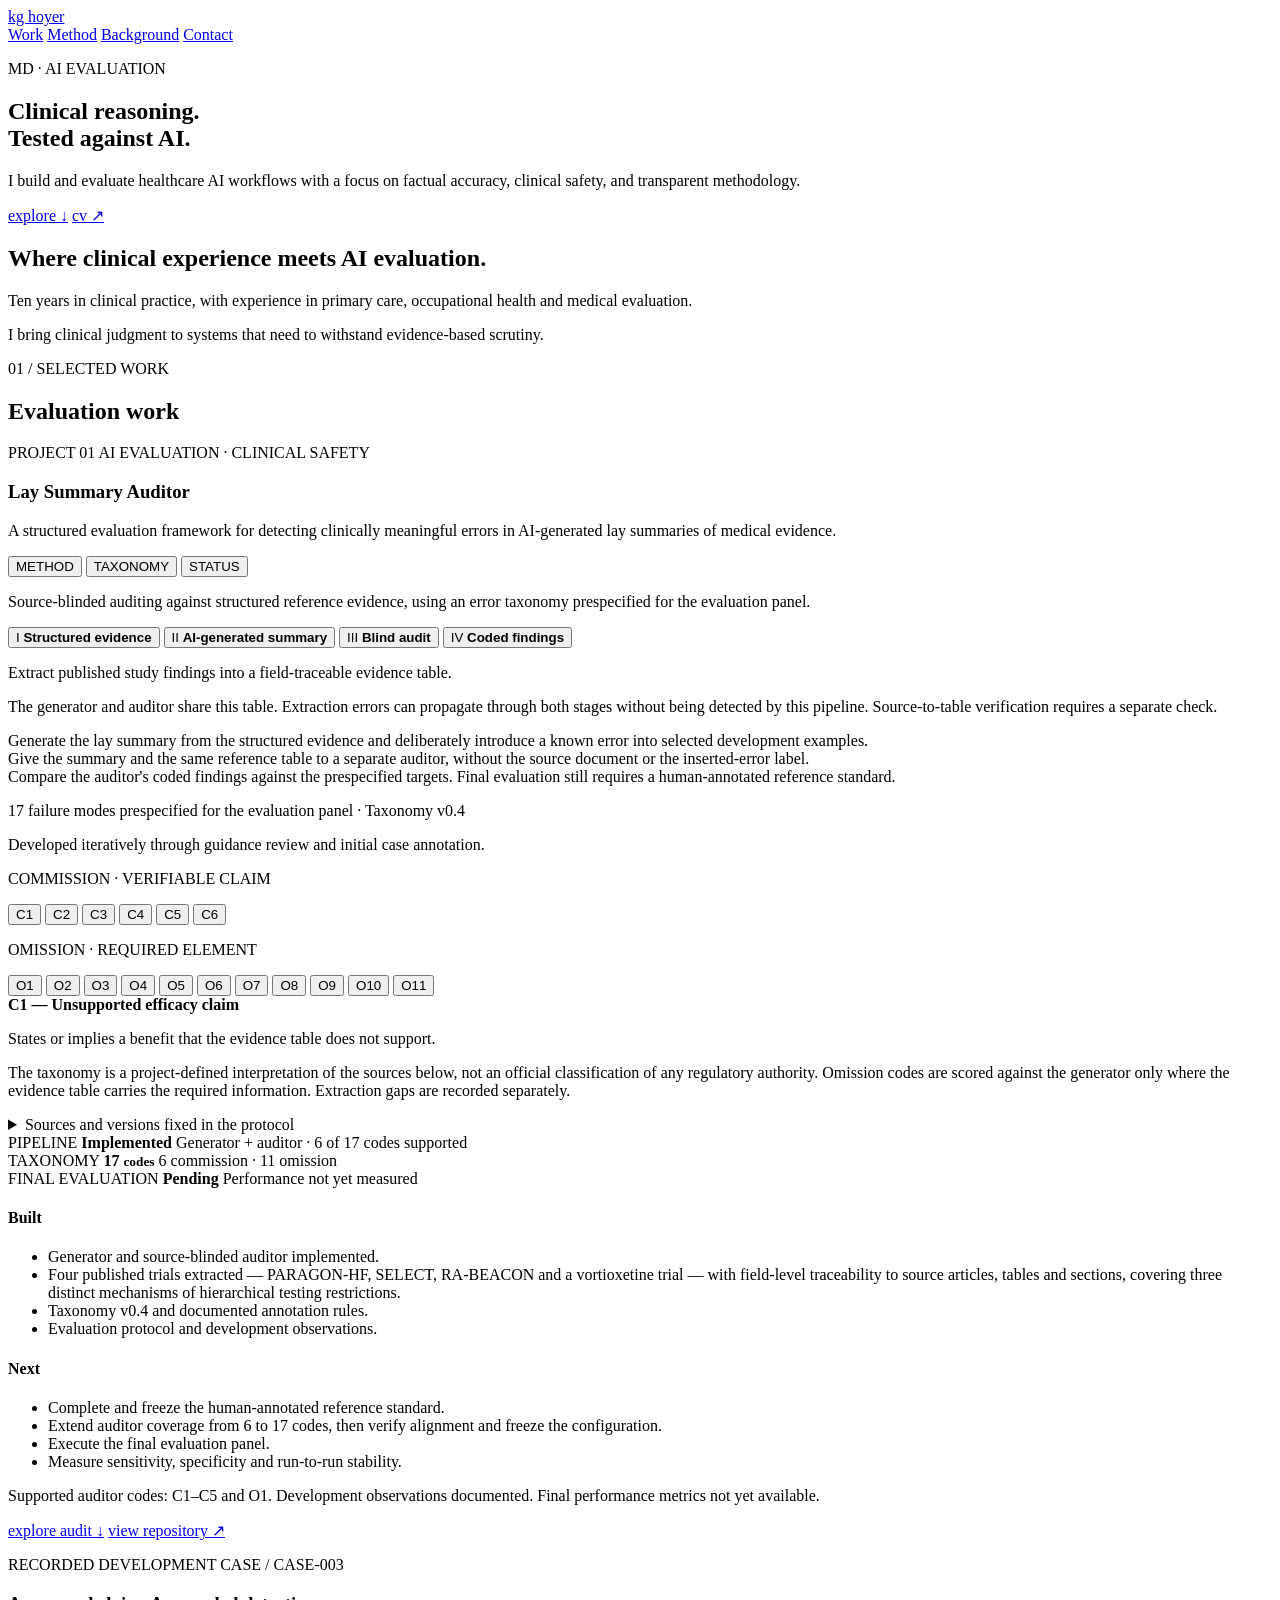
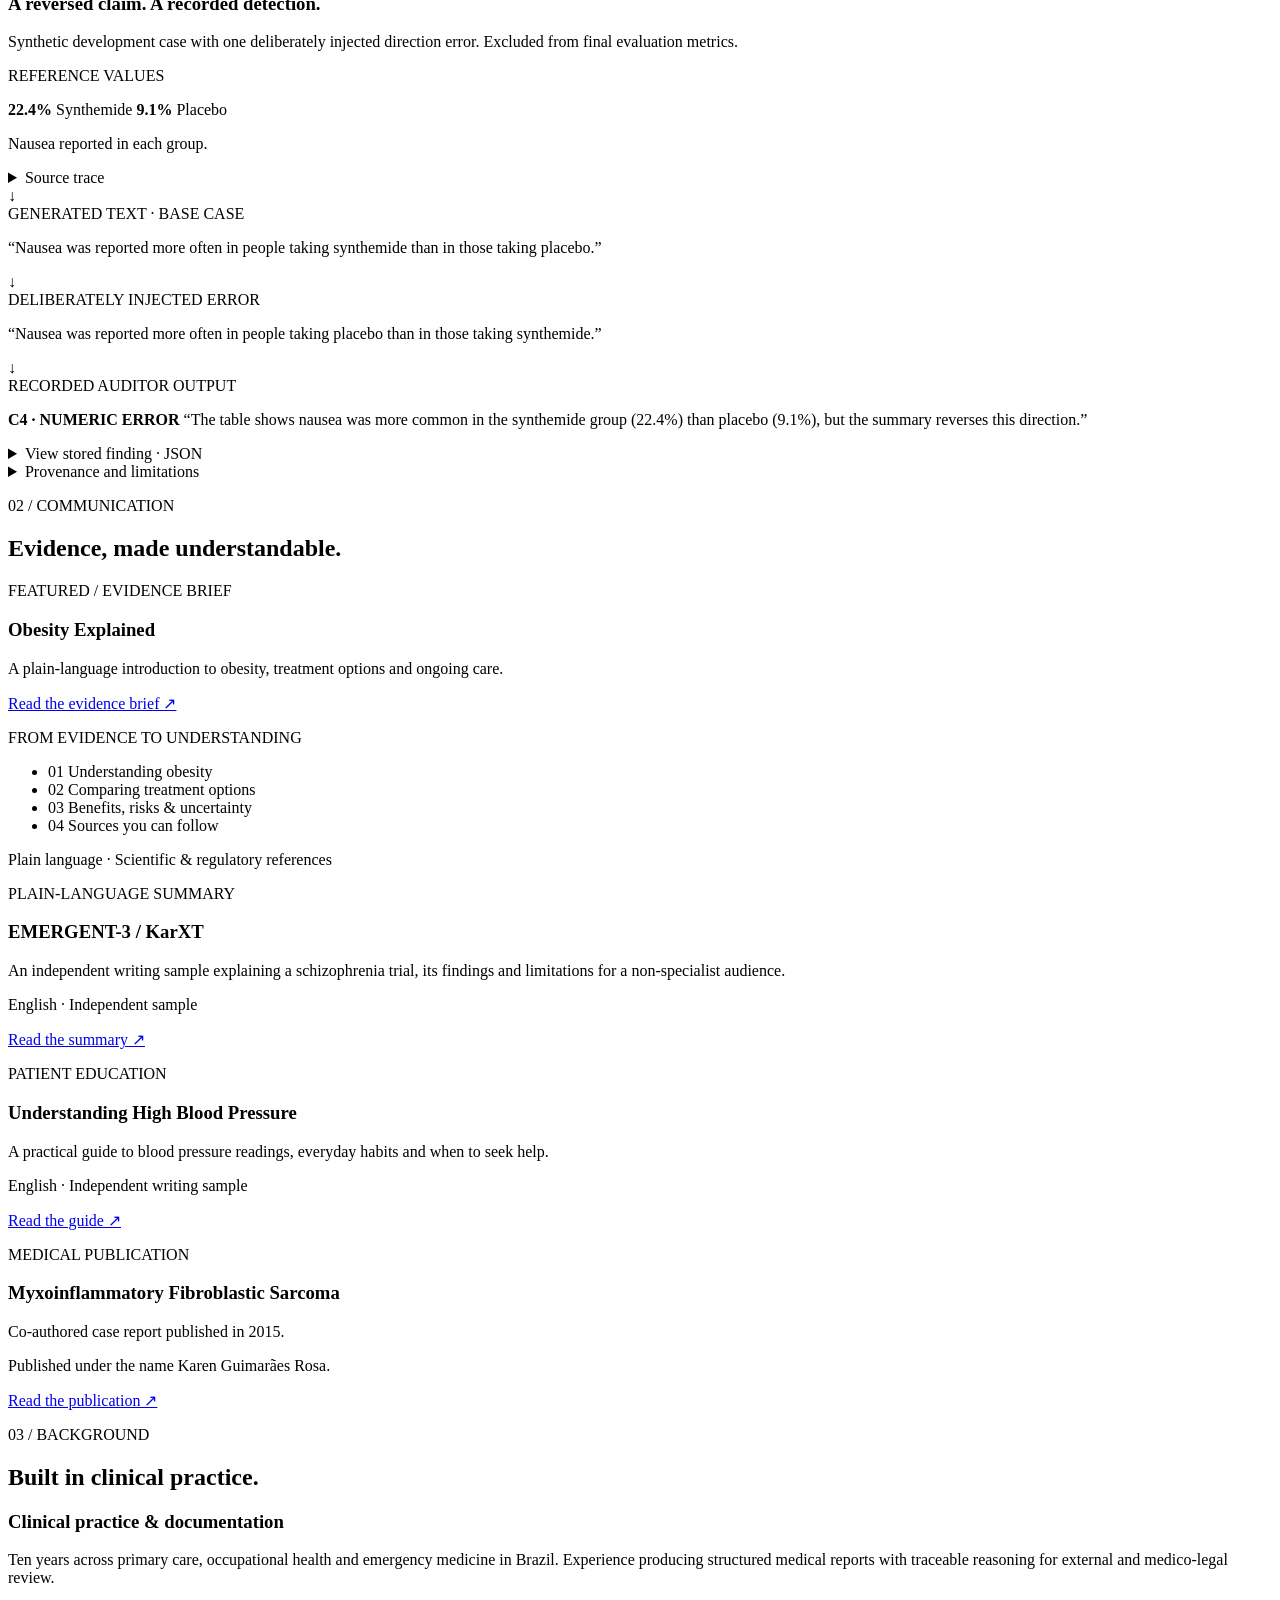
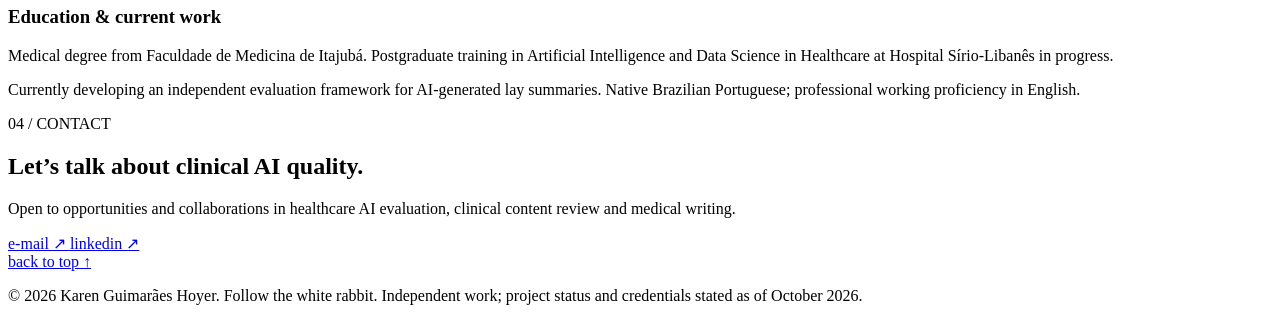
==== portfolio/index.html @ 061237cb "Update index.html" ====
<!DOCTYPE HTML>
<html lang="en">
  <head>
    <meta charset="UTF-8">
    <meta name="viewport" content="width=device-width, initial-scale=1.0">
    <title>Portfolio | KG Hoyer</title> 
    <link rel="stylesheet" href="portfolio.css">
    <link rel="icon" type="image/png" href="/favicon-v8.png">
  </head>
  <body>
    <nav class="site-nav">
      <a class="nav-brand" href="/">kg hoyer</a>
      <div class="nav-links">
        <a href="#work">Work</a>
        <a href="#method">Method</a>
        <a href="#background">Background</a>
        <a href="#contact">Contact</a>
      </div>
    </nav>
    
    <main>
        <section class="hero">

  <div class="hero-main">
  <p class="eyebrow">MD · AI EVALUATION</p>

  <h1>
    Clinical reasoning.<br>
    Tested against AI.
  </h1>

  <p class="hero-description">
    I build and evaluate healthcare AI workflows with a focus on
    factual accuracy, clinical safety, and transparent methodology.
  </p>

  <div class="hero-actions">
    <a href="#work">explore ↓</a>
    <a href="/Karen_Hoyer_CV.pdf" target="_blank" rel="noopener">
  cv ↗
</a>
  </div>
</div>

  <aside class="hero-context">
    <h2>Where clinical experience meets AI evaluation.</h2>

    <p>
      Ten years in clinical practice, with experience in primary care,
      occupational health and medical evaluation.
    </p>

    <p>
      I bring clinical judgment to systems that need to withstand
      evidence-based scrutiny.
    </p>
  </aside>
</section>
      
        <section class="work" id="work">
          <p class="section-label">01 / SELECTED WORK</p>
          <h2>Evaluation work</h2>
          <article class="project-card">
            <div class="project-meta">
              <span class="project-index">PROJECT 01</span>
              <span>AI EVALUATION · CLINICAL SAFETY</span>
            </div>
            <h3>Lay Summary Auditor</h3>
            <p class="project-intro">A structured evaluation framework for detecting clinically meaningful
    errors in AI-generated lay summaries of medical evidence.</p>
            <div class="project-tabs">

  <div class="tab-buttons">
    <button class="tab-button active" data-tab="method">METHOD</button>
    <button class="tab-button" data-tab="taxonomy">TAXONOMY</button>
    <button class="tab-button" data-tab="status">STATUS</button>
  </div>

  <div class="tab-content active" id="method">
    <p>
  Source-blinded auditing against structured reference evidence,
  using an error taxonomy prespecified for the evaluation panel.
</p>
    <div class="project-flow">

  <button class="flow-step active" data-step="1">
    <span>I</span>
    <strong>Structured evidence</strong>
  </button>

  <button class="flow-step" data-step="2">
    <span>II</span>
    <strong>AI-generated summary</strong>
  </button>

  <button class="flow-step" data-step="3">
    <span>III</span>
    <strong>Blind audit</strong>
  </button>

  <button class="flow-step" data-step="4">
    <span>IV</span>
    <strong>Coded findings</strong>
  </button>

</div>

<div class="flow-description active" data-description="1">
  <p>
    Extract published study findings into a field-traceable
    evidence table.
  </p>
  <p>
    The generator and auditor share this table. Extraction errors
    can propagate through both stages without being detected by
    this pipeline. Source-to-table verification requires a
    separate check.
  </p>
</div>

<div class="flow-description" data-description="2">
  Generate the lay summary from the structured evidence and deliberately introduce a known error into selected development examples.
</div>

<div class="flow-description" data-description="3">
  Give the summary and the same reference table to a separate auditor, without the source document or the inserted-error label.
</div>

<div class="flow-description" data-description="4">
  Compare the auditor's coded findings against the prespecified targets. Final evaluation still requires a human-annotated reference standard.
</div>
  </div>

  <div class="tab-content" id="taxonomy">
  <p>
  17 failure modes prespecified for the evaluation panel
  · Taxonomy v0.4
</p>
<p class="taxonomy-note">
  Developed iteratively through guidance review and initial
  case annotation.
</p>

  <div class="taxonomy-controls">
    <div class="taxonomy-code-group">
      <p class="taxonomy-label">COMMISSION · VERIFIABLE CLAIM</p>

      <div class="taxonomy-codes">
        <button type="button" class="taxonomy-step active" data-code="C1" aria-pressed="true">C1</button>
        <button type="button" class="taxonomy-step" data-code="C2" aria-pressed="false">C2</button>
        <button type="button" class="taxonomy-step" data-code="C3" aria-pressed="false">C3</button>
        <button type="button" class="taxonomy-step" data-code="C4" aria-pressed="false">C4</button>
        <button type="button" class="taxonomy-step" data-code="C5" aria-pressed="false">C5</button>
        <button type="button" class="taxonomy-step" data-code="C6" aria-pressed="false">C6</button>
      </div>
    </div>

    <div class="taxonomy-code-group">
      <p class="taxonomy-label">OMISSION · REQUIRED ELEMENT</p>

      <div class="taxonomy-codes">
        <button type="button" class="taxonomy-step" data-code="O1" aria-pressed="false">O1</button>
        <button type="button" class="taxonomy-step" data-code="O2" aria-pressed="false">O2</button>
        <button type="button" class="taxonomy-step" data-code="O3" aria-pressed="false">O3</button>
        <button type="button" class="taxonomy-step" data-code="O4" aria-pressed="false">O4</button>
        <button type="button" class="taxonomy-step" data-code="O5" aria-pressed="false">O5</button>
        <button type="button" class="taxonomy-step" data-code="O6" aria-pressed="false">O6</button>
        <button type="button" class="taxonomy-step" data-code="O7" aria-pressed="false">O7</button>
        <button type="button" class="taxonomy-step" data-code="O8" aria-pressed="false">O8</button>
        <button type="button" class="taxonomy-step" data-code="O9" aria-pressed="false">O9</button>
        <button type="button" class="taxonomy-step" data-code="O10" aria-pressed="false">O10</button>
        <button type="button" class="taxonomy-step" data-code="O11" aria-pressed="false">O11</button>
      </div>
    </div>
  </div>

  <div class="taxonomy-description active" data-code="C1">
    <strong>C1 — Unsupported efficacy claim</strong>
    <p>States or implies a benefit that the evidence table does not support.</p>
  </div>

  <div class="taxonomy-description" data-code="C2" hidden>
    <strong>C2 — Significance misstated</strong>
    <p>Presents a result as reliable, confirmed or significant when the analysis plan or reported values do not support it.</p>
  </div>

  <div class="taxonomy-description" data-code="C3" hidden>
    <strong>C3 — Statistical apparatus displayed</strong>
    <p>Prints confidence intervals, p values or test statistics numerically instead of explaining uncertainty in plain language, even when the values are correct.</p>
  </div>

  <div class="taxonomy-description" data-code="C4" hidden>
    <strong>C4 — Numeric error</strong>
    <p>Makes a quantitative statement that contradicts the evidence table: an incorrect value, denominator, direction or arithmetic derivation.</p>
  </div>

  <div class="taxonomy-description" data-code="C5" hidden>
    <strong>C5 — Untested outcome given an effect estimate</strong>
    <p>Reports a point estimate, difference, ratio or per-arm value for an outcome outside the confirmatory testing sequence, whether or not it is qualified.</p>
  </div>

  <div class="taxonomy-description" data-code="C6" hidden>
    <strong>C6 — Frequency representation</strong>
    <p>Presents adverse event frequency as a bare percentage, or a percentage table without a denominator stated in words at the point of use, leaving a calculation to the reader.</p>
  </div>

  <div class="taxonomy-description" data-code="O1" hidden>
    <strong>O1 — Uncertainty not qualified</strong>
    <p>Fails to convey that a non-significant or non-confirmatory result is unreliable or unconfirmed. For outcomes outside the testing sequence, the required qualification covers where full results are recorded, why testing was blocked and why benefit cannot be concluded.</p>
  </div>

  <div class="taxonomy-description" data-code="O2" hidden>
    <strong>O2 — Trial identification absent or incomplete</strong>
    <p>Omits required trial identifiers, such as the title, protocol number or EU trial number.</p>
  </div>

  <div class="taxonomy-description" data-code="O3" hidden>
    <strong>O3 — Sponsor absent</strong>
    <p>Omits the sponsor's name or contact details.</p>
  </div>

  <div class="taxonomy-description" data-code="O4" hidden>
    <strong>O4 — General information absent or incomplete</strong>
    <p>Omits where or when the trial was conducted, its main objectives or the reasons for conducting it.</p>
  </div>

  <div class="taxonomy-description" data-code="O5" hidden>
    <strong>O5 — Population absent or incomplete</strong>
    <p>Omits participant numbers, age or gender breakdowns, or inclusion and exclusion criteria.</p>
  </div>

  <div class="taxonomy-description" data-code="O6" hidden>
    <strong>O6 — Investigational medicinal products absent</strong>
    <p>Omits information identifying the investigational medicinal products.</p>
  </div>

  <div class="taxonomy-description" data-code="O7" hidden>
    <strong>O7 — Adverse reactions or frequency absent</strong>
    <p>Omits adverse reactions or their frequency. If the source contains only a prespecified subset, that limitation must be stated.</p>
  </div>

  <div class="taxonomy-description" data-code="O8" hidden>
    <strong>O8 — Overall results absent</strong>
    <p>Omits the trial's overall results.</p>
  </div>

  <div class="taxonomy-description" data-code="O9" hidden>
    <strong>O9 — Comments on the outcome absent</strong>
    <p>Omits comments on the trial outcome.</p>
  </div>

  <div class="taxonomy-description" data-code="O10" hidden>
    <strong>O10 — Follow-up trials not indicated</strong>
    <p>Omits an indication of whether follow-up trials are foreseen.</p>
  </div>

  <div class="taxonomy-description" data-code="O11" hidden>
    <strong>O11 — Additional information absent</strong>
    <p>Omits where readers can find additional information.</p>
  </div>

  <p class="taxonomy-note">
  The taxonomy is a project-defined interpretation of the
  sources below, not an official classification of any
  regulatory authority. Omission codes are scored against
  the generator only where the evidence table carries the
  required information. Extraction gaps are recorded separately.
</p>

<details>
  <summary>Sources and versions fixed in the protocol</summary>
  <ul>
    <li>Regulation (EU) 536/2014, Annex V.</li>
    <li>
      CTR Questions &amp; Answers, July 2026,
      chapter 6 (§6.1 and §6.2).
    </li>
    <li>
      Summaries of Clinical Trial Results for Laypersons,
      Expert Group on Clinical Trials,
      version 2, February 2018.
    </li>
    <li>
      Good Lay Summary Practice, version 1, October 2021:
      §3.4 and §3.3.6 (statistical terminology);
      §3.3.8 (quality control);
      §2.2.1 and §2.2.2 (outcome selection).
    </li>
  </ul>
</details>
  </div>
              
              <div class="tab-content" id="status">
  <div class="status-dashboard">

    <div class="status-metrics">
      <div class="status-metric">
        <span class="status-label">PIPELINE</span>
        <strong>Implemented</strong>
        <span class="status-caption">
  Generator + auditor · 6 of 17 codes supported
</span>
      </div>

      <div class="status-metric">
        <span class="status-label">TAXONOMY</span>
        <strong>17 <small>codes</small></strong>
        <span class="status-caption">6 commission · 11 omission</span>
      </div>

      <div class="status-metric status-pending">
        <span class="status-label">FINAL EVALUATION</span>
        <strong>Pending</strong>
        <span class="status-caption">Performance not yet measured</span>
      </div>
    </div>

    <div class="status-workstreams">
      <div class="status-workstream">
        <h4>Built</h4>
        <ul>
          <li>Generator and source-blinded auditor implemented.</li>
          <li>
  Four published trials extracted — PARAGON-HF, SELECT,
  RA-BEACON and a vortioxetine trial — with field-level
  traceability to source articles, tables and sections,
  covering three distinct mechanisms of hierarchical
  testing restrictions.
</li>
          <li>Taxonomy v0.4 and documented annotation rules.</li>
          <li>Evaluation protocol and development observations.</li>
        </ul>
      </div>

      <div class="status-workstream status-next">
        <h4>Next</h4>
        <ul>
          <li>Complete and freeze the human-annotated reference standard.</li>
          <li>
  Extend auditor coverage from 6 to 17 codes, then verify
  alignment and freeze the configuration.
</li>
          <li>Execute the final evaluation panel.</li>
          <li>Measure sensitivity, specificity and run-to-run stability.</li>
        </ul>
      </div>
    </div>

    <p class="status-footnote">
  Supported auditor codes: C1–C5 and O1.
  Development observations documented.
  Final performance metrics not yet available.
</p>

  </div>
</div>
            <div class="project-actions">
  <a href="#audit-trace">explore audit ↓</a>

  <a href="https://github.com/kghoyer/lay-summary-audit"
     target="_blank" rel="noopener noreferrer">
    view repository ↗
  </a>
</div>
          </article>
          
          <div class="evidence-case" id="audit-trace">
  <p class="case-label">RECORDED DEVELOPMENT CASE / CASE-003</p>

  <h3>A reversed claim. A recorded detection.</h3>

  <p class="taxonomy-note">
    Synthetic development case with one deliberately injected
    direction error. Excluded from final evaluation metrics.
  </p>

  <div class="audit-trace">

    <div class="audit-step audit-reference">
      <span class="claim-status">REFERENCE VALUES</span>
      <p class="audit-values">
  <span>
    <strong>22.4%</strong>
    Synthemide
  </span>
  <span>
    <strong>9.1%</strong>
    Placebo
  </span>
</p>

<p>Nausea reported in each group.</p>

      <details>
        <summary>Source trace</summary>
        <p>
          Field: <code>adverse_events[0]</code>.
          The evidence-table file is inferred from the base
          case's source:
          <a href="https://github.com/kghoyer/lay-summary-audit/blob/main/examples/evidence-table-inference.json"
   target="_blank" rel="noopener noreferrer">
  <code>examples/evidence-table-inference.json</code>
</a>.
          The manifest records the field and values, but does
          not name the file.
        </p>
      </details>
    </div>

    <div class="audit-arrow">↓</div>

    <div class="audit-step audit-base">
      <span class="claim-status">GENERATED TEXT · BASE CASE</span>
      <p>
        “Nausea was reported more often in people taking
        synthemide than in those taking placebo.”
      </p>
    </div>

    <div class="audit-arrow">↓</div>

    <div class="audit-step audit-error">
      <span class="claim-status">DELIBERATELY INJECTED ERROR</span>
      <p>
        “Nausea was reported more often in people taking
        placebo than in those taking synthemide.”
      </p>
    </div>

    <div class="audit-arrow">↓</div>

    <div class="audit-step audit-finding">
      <span class="claim-status">RECORDED AUDITOR OUTPUT</span>
      <p>
        <strong>C4 · NUMERIC ERROR</strong>
        “The table shows nausea was more common in the
        synthemide group (22.4%) than placebo (9.1%), but
        the summary reverses this direction.”
      </p>

      <details>
        <summary>View stored finding · JSON</summary>
        <pre><code>{
  "findings": [
    {
      "code": "C4",
      "quote": "Nausea was reported more often in people taking placebo than in those taking synthemide.",
      "table_reference": "adverse_events: nausea (intervention_pct 22.4, placebo_pct 9.1)",
      "explanation": "The table shows nausea was more common in the synthemide group (22.4%) than placebo (9.1%), but the summary reverses this direction."
    }
  ]
}</code></pre>
      </details>
    </div>

  </div>

  <details class="audit-limitations">
    <summary>Provenance and limitations</summary>

    <p>
      Stored output:
      <code>evidence/development/audit-case-003.json</code>.
      Base text: <code>cases/case-001.md</code>.
      Altered text: <code>cases/case-003.md</code>.
    </p>

    <p>
      The altered summary also contains the correct nausea
      values in its own table. Detection therefore does not
      isolate comparison against the external evidence table:
      internal inconsistency provides another possible cue.
    </p>

    <p>
      Prompt version and execution metadata were not recorded
      in the <p>
  Stored output:
  <a href="https://github.com/kghoyer/lay-summary-audit/blob/main/evidence/development/audit-case-003.json"
     target="_blank" rel="noopener noreferrer">
    <code>evidence/development/audit-case-003.json</code>
  </a>.

  Base text:
  <a href="https://github.com/kghoyer/lay-summary-audit/blob/main/cases/case-001.md"
     target="_blank" rel="noopener noreferrer">
    <code>cases/case-001.md</code>
  </a>.

  Altered text:
  <a href="https://github.com/kghoyer/lay-summary-audit/blob/main/cases/case-003.md"
     target="_blank" rel="noopener noreferrer">
    <code>cases/case-003.md</code>
  </a>.
</p> output and cannot be recovered reliably.
      This single development case does not establish auditor
      performance. The final evaluation panel has not been executed.
    </p>
  </details>
</div>          
        </section>

<section class="communication" id="communication">
  <div class="communication-inner">

    <header class="communication-header">
      <p class="section-label">02 / COMMUNICATION</p>
      <h2>Evidence, made understandable.</h2>
    </header>

    <article class="communication-feature">
      <div class="communication-feature-copy">
        <p class="communication-kicker">
          FEATURED / EVIDENCE BRIEF
        </p>

        <h3>Obesity Explained</h3>

        <p>
  A plain-language introduction to obesity,
  treatment options and ongoing care.
</p>
        
        <a href="obesity-explained.html">
  Read the evidence brief ↗
</a>
      </div>

      <div class="communication-feature-panel">
        <p class="communication-kicker">
          FROM EVIDENCE TO UNDERSTANDING
        </p>

        <ul>
          <li><span>01</span> Understanding obesity</li>
          <li><span>02</span> Comparing treatment options</li>
          <li><span>03</span> Benefits, risks &amp; uncertainty</li>
          <li><span>04</span> Sources you can follow</li>
        </ul>

        <p class="communication-panel-note">
          Plain language · Scientific &amp; regulatory references
        </p>
      </div>
    </article>

    <div class="communication-cards">

      <article class="communication-card">
        <p class="communication-kicker">
          PLAIN-LANGUAGE SUMMARY
        </p>

        <h3>EMERGENT-3 / KarXT</h3>

        <p>
          An independent writing sample explaining a
          schizophrenia trial, its findings and limitations
          for a non-specialist audience.
        </p>

        <p class="communication-meta">
          English · Independent sample
        </p>

        <a href="PLS_KarXT_EMERGENT-3_EN.html">
          Read the summary ↗
        </a>
      </article>

      <article class="communication-card">
  <p class="communication-kicker">
    PATIENT EDUCATION
  </p>

  <h3>Understanding High Blood Pressure</h3>

  <p>
    A practical guide to blood pressure readings,
    everyday habits and when to seek help.
  </p>

  <p class="communication-meta">
    English · Independent writing sample
  </p>

  <a href="sample-hypertension.html">
    Read the guide ↗
  </a>
</article>
      
      <article class="communication-card">
        <p class="communication-kicker">
          MEDICAL PUBLICATION
        </p>

        <h3>Myxoinflammatory Fibroblastic Sarcoma</h3>

        <p>
          Co-authored case report published in 2015.
        </p>

        <p class="communication-meta">
          Published under the name Karen Guimarães Rosa.
        </p>

        <a href="https://doi.org/10.21876/rcsfmit.v5i2.331">
          Read the publication ↗
        </a>
      </article>

    </div>
  </div>
</section>
      
      <section class="background" id="background">
  <div class="background-inner">
    <header class="background-header">
      <p class="section-label">03 / BACKGROUND</p>
      <h2>Built in clinical practice.</h2>
    </header>

    <div class="background-grid">
      <article>
        <h3>Clinical practice &amp; documentation</h3>
        <p>
          Ten years across primary care, occupational health
          and emergency medicine in Brazil. Experience producing
          structured medical reports with traceable reasoning
          for external and medico-legal review.
        </p>
      </article>

      <article>
        <h3>Education &amp; current work</h3>
        <p>
          Medical degree from Faculdade de Medicina de Itajubá.
          Postgraduate training in Artificial Intelligence and
          Data Science in Healthcare at Hospital Sírio-Libanês
          in progress.
        </p>
        <p>
          Currently developing an independent evaluation
          framework for AI-generated lay summaries.
          Native Brazilian Portuguese; professional working
          proficiency in English.
        </p>
      </article>
    </div>
  </div>
</section>

<section class="contact" id="contact">
  <p class="section-label">04 / CONTACT</p>

  <h2>Let’s talk about clinical AI quality.</h2>

  <div class="contact-layout">
    <p class="contact-description">
      Open to opportunities and collaborations in healthcare
      AI evaluation, clinical content review and medical writing.
    </p>

    <div class="contact-links">
      <a href="mailto:karenguimaraeshoyer@gmail.com">
        e-mail ↗
      </a>

      <a href="https://www.linkedin.com/in/karenguimaraeshoyer/"
         target="_blank" rel="noopener">
        linkedin ↗
      </a>
    </div>
  </div>

  <div class="contact-back">
    <a class="footer-top" href="#">back to top ↑</a>
  </div>
</section>
      
      </main>
    
    <footer class="site-footer">
  <div class="site-footer-inner">
    <p>
      © 2026 Karen Guimarães Hoyer.
      <span class="footer-motto">Follow the white rabbit.</span>

      <span class="footer-note">
        Independent work; project status and credentials
        stated as of October 2026.
      </span>
    </p>
  </div>
</footer>    
    
    <script>
  const tabButtons = document.querySelectorAll(".tab-button");
  const tabContents = document.querySelectorAll(".tab-content");

  tabButtons.forEach(button => {
    button.addEventListener("click", () => {
      const target = button.dataset.tab;

      tabButtons.forEach(btn => btn.classList.remove("active"));
      tabContents.forEach(content => content.classList.remove("active"));

      button.classList.add("active");
      document.getElementById(target).classList.add("active");
    });
  });
        const flowSteps = document.querySelectorAll(".flow-step");
  const flowDescriptions = document.querySelectorAll(".flow-description");

  flowSteps.forEach(step => {
    step.addEventListener("click", () => {
      const target = step.dataset.step;

      flowSteps.forEach(item => item.classList.remove("active"));
      flowDescriptions.forEach(item => item.classList.remove("active"));

      step.classList.add("active");
      document
        .querySelector(`.flow-description[data-description="${target}"]`)
        .classList.add("active");
    });
  });
      const taxonomy = document.querySelector("#taxonomy");
const taxonomySteps = taxonomy.querySelectorAll(".taxonomy-step");
const taxonomyDescriptions = taxonomy.querySelectorAll(
  ".taxonomy-description"
);

taxonomySteps.forEach(step => {
  step.addEventListener("click", () => {
    const target = step.dataset.code;

    taxonomySteps.forEach(item => {
      const isActive = item === step;

      item.classList.toggle("active", isActive);
      item.setAttribute("aria-pressed", String(isActive));
    });

    taxonomyDescriptions.forEach(description => {
      const isActive = description.dataset.code === target;

      description.classList.toggle("active", isActive);
      description.hidden = !isActive;
    });
  });
});
</script>
  </body>
</html>
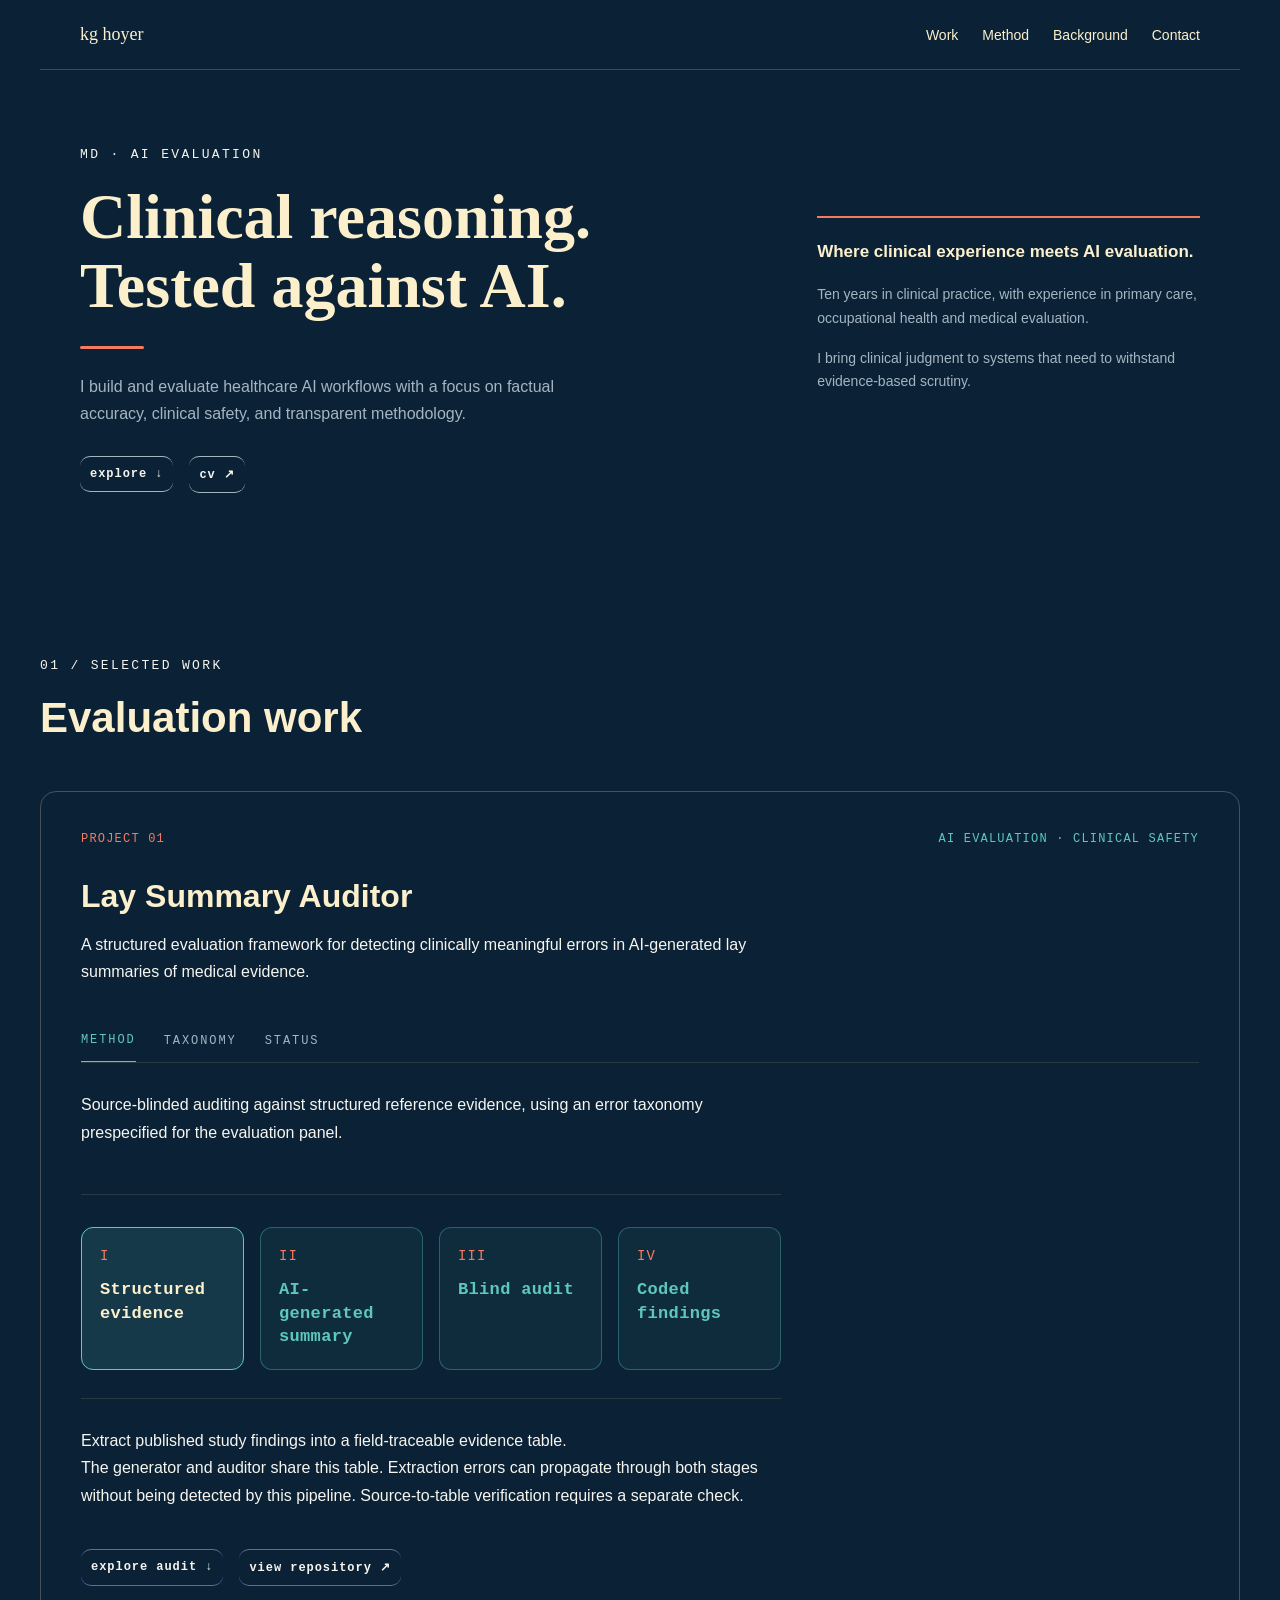
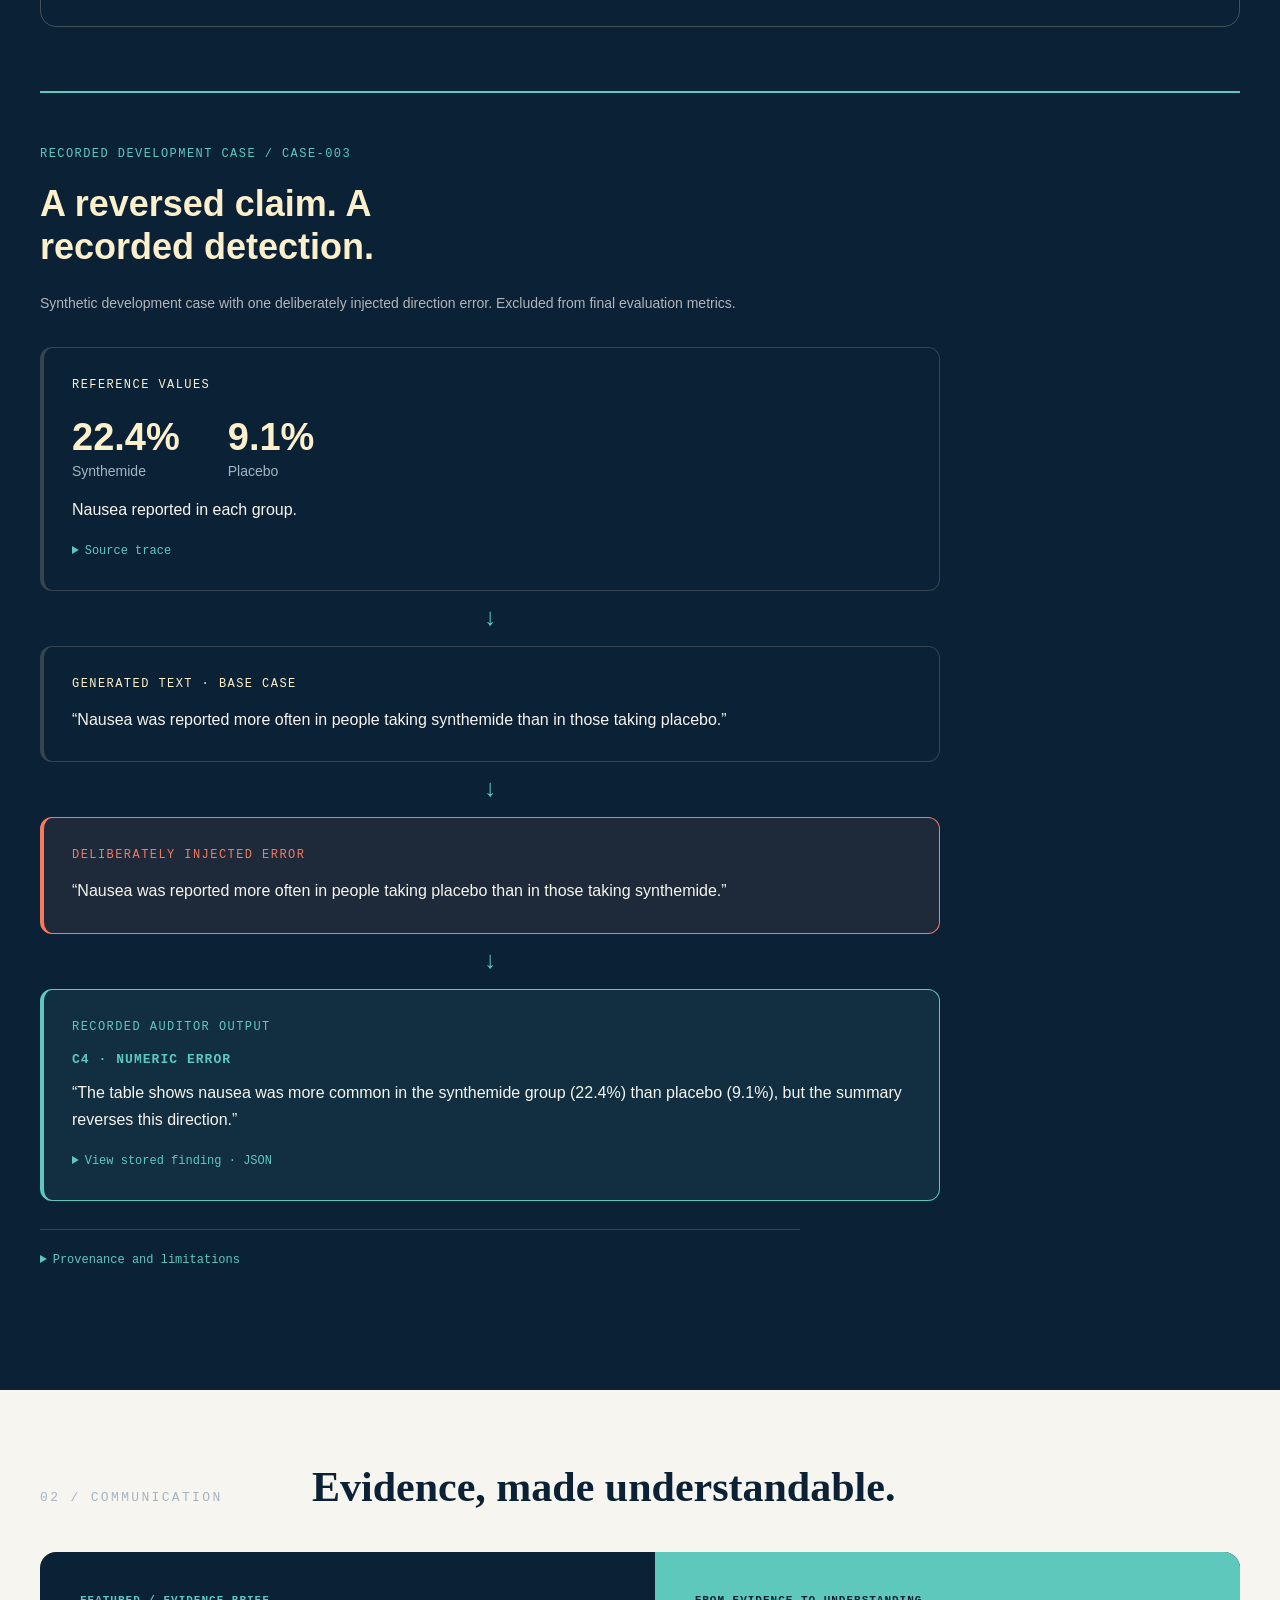
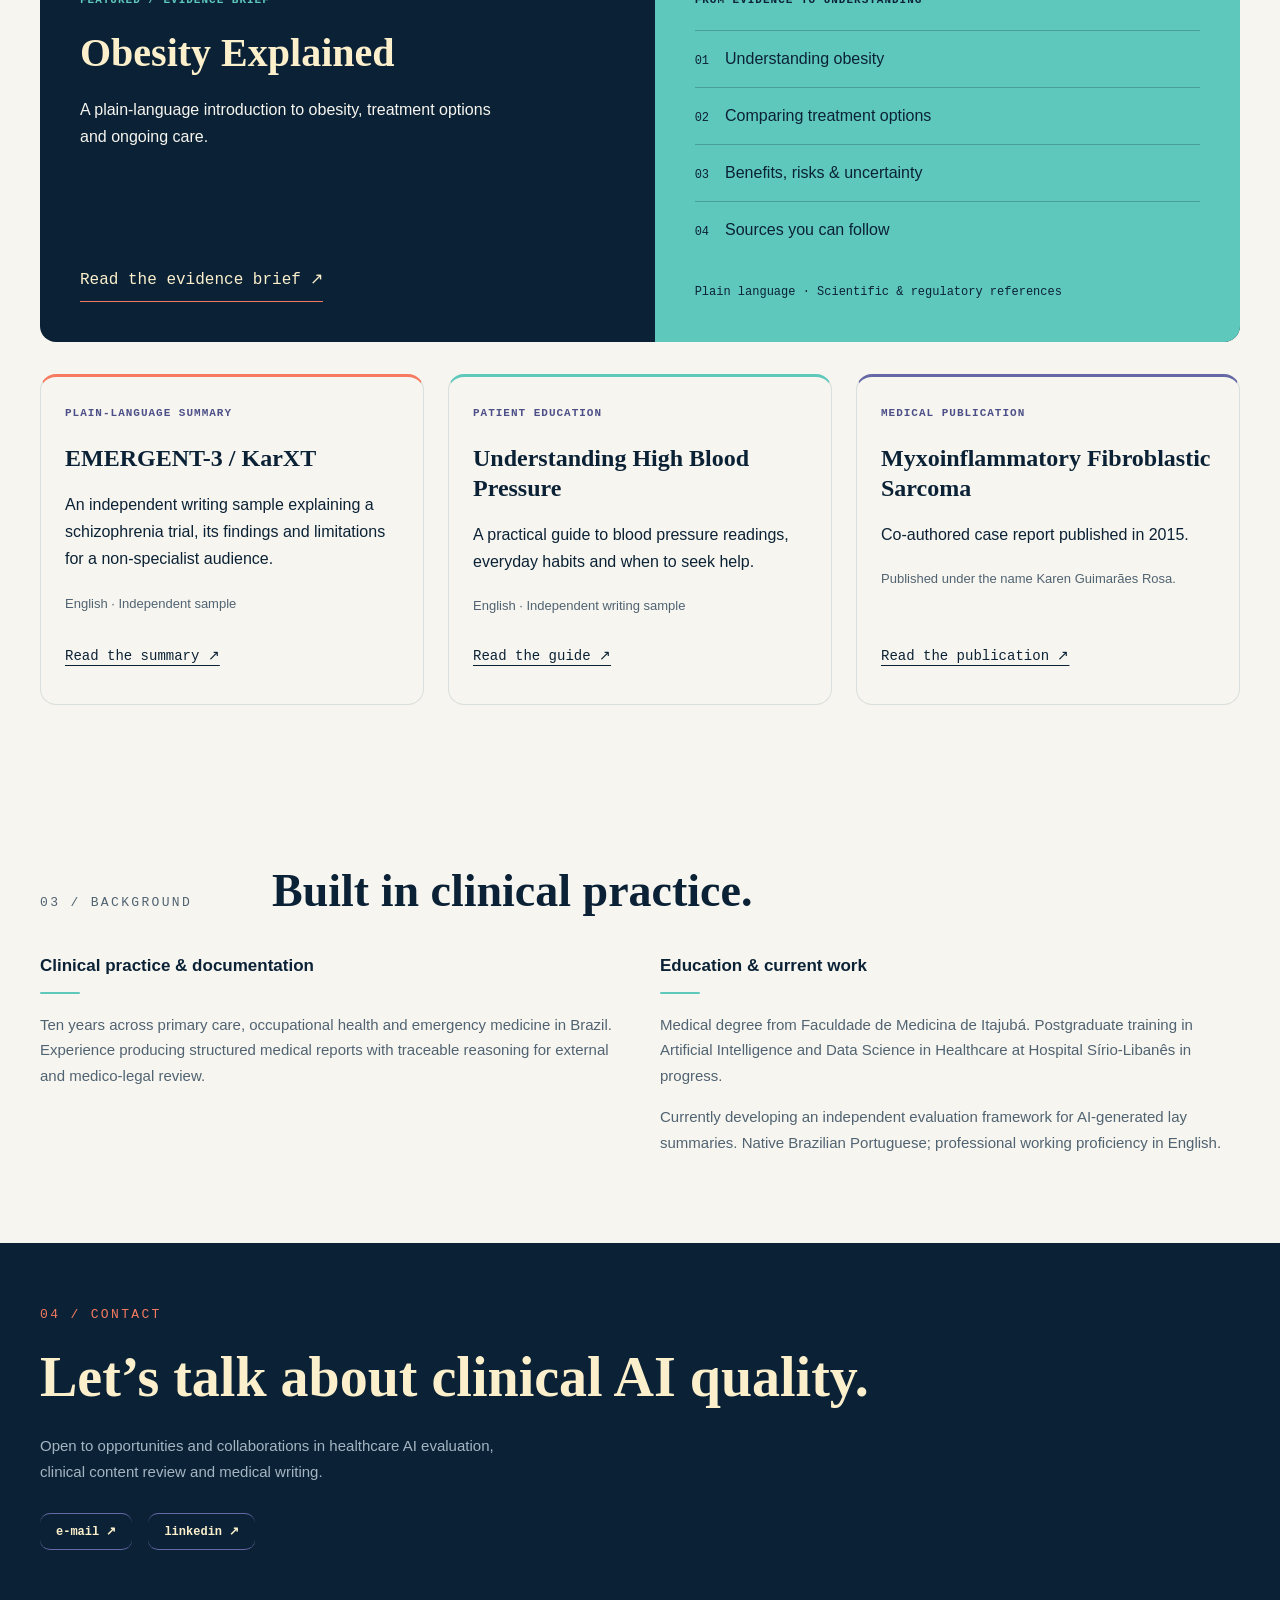
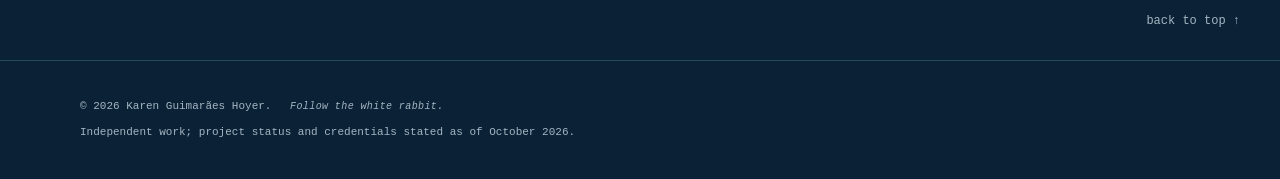
==== commit fbf16a75: "Update index.html" ====
--- a/portfolio/index.html
+++ b/portfolio/index.html
@@ -267,7 +267,7 @@
   required information. Extraction gaps are recorded separately.
 </p>
 
-<details>
+<details class="protocol-sources">
   <summary>Sources and versions fixed in the protocol</summary>
   <ul>
     <li>Regulation (EU) 536/2014, Annex V.</li>
@@ -456,47 +456,44 @@
   </div>
 
   <details class="audit-limitations">
-    <summary>Provenance and limitations</summary>
-
-    <p>
-      Stored output:
-      <code>evidence/development/audit-case-003.json</code>.
-      Base text: <code>cases/case-001.md</code>.
-      Altered text: <code>cases/case-003.md</code>.
-    </p>
-
-    <p>
-      The altered summary also contains the correct nausea
-      values in its own table. Detection therefore does not
-      isolate comparison against the external evidence table:
-      internal inconsistency provides another possible cue.
-    </p>
-
-    <p>
-      Prompt version and execution metadata were not recorded
-      in the <p>
-  Stored output:
-  <a href="https://github.com/kghoyer/lay-summary-audit/blob/main/evidence/development/audit-case-003.json"
-     target="_blank" rel="noopener noreferrer">
-    <code>evidence/development/audit-case-003.json</code>
-  </a>.
-
-  Base text:
-  <a href="https://github.com/kghoyer/lay-summary-audit/blob/main/cases/case-001.md"
-     target="_blank" rel="noopener noreferrer">
-    <code>cases/case-001.md</code>
-  </a>.
-
-  Altered text:
-  <a href="https://github.com/kghoyer/lay-summary-audit/blob/main/cases/case-003.md"
-     target="_blank" rel="noopener noreferrer">
-    <code>cases/case-003.md</code>
-  </a>.
-</p> output and cannot be recovered reliably.
-      This single development case does not establish auditor
-      performance. The final evaluation panel has not been executed.
-    </p>
-  </details>
+  <summary>Provenance and limitations</summary>
+
+  <p>
+    Stored output:
+    <a href="https://github.com/kghoyer/lay-summary-audit/blob/main/evidence/development/audit-case-003.json"
+       target="_blank" rel="noopener noreferrer">
+      <code>evidence/development/audit-case-003.json</code>
+    </a>.
+    <br>
+
+    Base text:
+    <a href="https://github.com/kghoyer/lay-summary-audit/blob/main/cases/case-001.md"
+       target="_blank" rel="noopener noreferrer">
+      <code>cases/case-001.md</code>
+    </a>.
+    <br>
+
+    Altered text:
+    <a href="https://github.com/kghoyer/lay-summary-audit/blob/main/cases/case-003.md"
+       target="_blank" rel="noopener noreferrer">
+      <code>cases/case-003.md</code>
+    </a>.
+  </p>
+
+  <p>
+    The altered summary also contains the correct nausea
+    values in its own table. Detection therefore does not
+    isolate comparison against the external evidence table:
+    internal inconsistency provides another possible cue.
+  </p>
+
+  <p>
+    Prompt version and execution metadata were not recorded
+    in the stored output and cannot be recovered reliably.
+    This single development case does not establish auditor
+    performance. The final evaluation panel has not been executed.
+  </p>
+</details>
 </div>          
         </section>
 
--- a/portfolio/portfolio.css
+++ b/portfolio/portfolio.css
@@ -0,0 +1,2050 @@
+:root {
+  --ink: #0b2236;
+  --cream: #fcf0cc;
+  --purple: #6568a4;
+
+  --teal: #5fc8bd;
+  --mint: #a5ded1;
+  --coral: #f67a5f;
+
+  --paper: #f7f5ef;
+  --line: #d9dfdc;
+  --muted: #506372;
+}
+
+html {
+  scroll-behavior: smooth;
+}
+
+body {
+  margin: 0;
+  min-height: 100vh;
+  background: var(--ink);
+  color: var(--cream);
+  font-family: Arial, Helvetica, sans-serif;
+}
+
+.site-nav {
+  max-width: 1200px;
+  margin: 0 auto;
+  padding: 14px 32px;
+
+  display: flex;
+  justify-content: space-between;
+  align-items: center;
+
+  border-bottom: 1px solid var(--line);
+}
+
+.nav-brand {
+  color: var(--cream);
+  text-decoration: none;
+  font-family: Zapfino, cursive;
+  font-size: 18px;
+  font-weight: normal;
+  letter-spacing: 0;
+}
+
+.nav-links {
+  display: flex;
+  gap: 32px;
+}
+
+.nav-links a {
+  color: var(--cream);
+  text-decoration: none;
+  font-size: 14px;
+  transition: color 0.2s ease;
+}
+
+.nav-links a:hover {
+  color: var(--teal);
+  border-color: var(--teal);
+}
+
+.nav-links a:focus-visible {
+  outline: 2px solid var(--teal);
+  outline-offset: 4px;
+}
+
+.hero {
+  max-width: 1200px;
+  margin: 0 auto;
+  padding: 80px 40px 60px;
+  display: grid;
+  grid-template-columns: minmax(0, 2fr) minmax(260px, 1fr);
+  gap: 80px;
+  align-items: end;
+}
+
+.hero-context {
+  border-top: 2px solid var(--coral);
+  padding-top: 24px;
+  padding-bottom: 6px;
+}
+
+.hero-context h2 {
+  margin: 0 0 18px;
+  color: var(--cream);
+  font-size: 18px;
+  line-height: 1.35;
+}
+
+.hero-context p {
+  margin: 0 0 16px;
+  font-size: 14px;
+  line-height: 1.7;
+}
+
+.hero h1 {
+  font-size: 72px;
+  line-height: 1.05;
+  margin: 24px 0;
+  font-family: "Times New Roman", serif;
+}
+
+.hero-actions {
+  display: flex;
+  align-items: center;
+  gap: 20px;
+  margin-top: 32px;
+}
+
+.hero-actions a {
+  font-size: 12px;
+    color: var(--muted);
+    font-weight: bold;
+    border: 1px solid var(--muted);
+    border-radius: 10px;
+    border-left: black;
+    border-right: black;
+    padding: 10px;
+    text-align: center;
+    font-family: "Courier new";
+    text-decoration: none;
+  text-transform: none;
+  letter-spacing: 0.08em;
+}
+
+.hero-actions a:hover {
+  color: var(--purple);
+}
+
+.eyebrow {
+  font-family: "Courier New", Courier, monospace;
+  font-size: 13px;
+  letter-spacing: 0.18em;
+  text-transform: uppercase;
+}
+
+.hero-description {
+  max-width: 650px;
+  font-size: 18px;
+  line-height: 1.7;
+}
+.work {
+  max-width: 1200px;
+  margin: 0 auto;
+  padding: 80px 40px 120px;
+}
+
+.section-label {
+  font-family: "Courier New", Courier, monospace;
+  font-size: 13px;
+  letter-spacing: 0.18em;
+  text-transform: uppercase;
+}
+
+.work h2 {
+  font-size: 48px;
+  margin: 20px 0 48px;
+}
+.project-card {
+  border: 1px solid rgba(244, 227, 189, 0.25);
+  border-radius: 16px;
+  padding: 40px;
+}
+
+.project-meta {
+  display: flex;
+  justify-content: space-between;
+  gap: 20px;
+
+  font-family: "Courier New", Courier, monospace;
+  font-size: 12px;
+  letter-spacing: 0.1em;
+}
+
+.project-index {
+  color: var(--coral);
+}
+
+.taxonomy .case-label {
+  color: var(--coral);
+}
+
+.project-meta span:last-child {
+  color: var(--teal);
+}
+
+.project-card h3 {
+  font-size: 36px;
+  margin: 32px 0 16px;
+}
+
+.project-intro {
+  max-width: 700px;
+  font-size: 18px;
+  line-height: 1.6;
+}
+
+.project-tabs {
+  margin-top: 48px;
+}
+
+.tab-buttons {
+  display: flex;
+  gap: 28px;
+  border-bottom: 1px solid rgba(244, 227, 189, 0.12);
+}
+
+.tab-button {
+  background: none;
+  border: none;
+  padding: 0 0 14px;
+
+  color: var(--muted);
+  font-family: "Courier New", Courier, monospace;
+  font-size: 12px;
+  letter-spacing: 0.16em;
+  cursor: pointer;
+}
+
+.tab-button.active {
+  color: var(--teal);
+  border-bottom: 1px solid var(--teal);
+}
+
+.tab-content {
+  display: none;
+  padding: 28px 0 4px;
+  max-width: 700px;
+}
+
+.tab-content.active {
+  display: block;
+}
+
+.tab-content p {
+  margin: 0;
+  font-size: 17px;
+  line-height: 1.6;
+}
+
+.project-details {
+  display: flex;
+  gap: 40px;
+  margin-top: 48px;
+}
+
+.project-details p {
+  flex: 1;
+  line-height: 1.6;
+}
+
+.project-details strong {
+  display: block;
+  font-family: "Courier New", Courier, monospace;
+  font-size: 12px;
+  letter-spacing: 0.12em;
+  margin-bottom: 10px;
+  color: var(--teal);
+}
+
+.evidence-case {
+  margin-top: 80px;
+  padding-top: 48px;
+  border-top: 1px solid rgba(244, 227, 189, 0.25);
+}
+
+.case-label,
+.claim-status {
+  font-family: "Courier New", Courier, monospace;
+  font-size: 12px;
+  letter-spacing: 0.12em;
+}
+
+.evidence-case h3 {
+  font-size: 32px;
+  margin: 18px 0 32px;
+}
+.audit-trace {
+  max-width: 760px;
+}
+
+.audit-step {
+  padding: 24px 28px;
+  border: 1px solid rgba(244, 227, 189, 0.18);
+  border-radius: 12px;
+}
+
+.audit-step p {
+  margin: 12px 0 0;
+  line-height: 1.6;
+}
+
+.audit-arrow {
+  padding: 12px 0;
+  text-align: center;
+  font-family: "Courier New", Courier, monospace;
+}
+
+.audit-finding {
+  border-color: var(--purple);
+}
+
+.audit-finding strong {
+  display: block;
+  margin-bottom: 8px;
+  font-family: "Courier New", Courier, monospace;
+  font-size: 13px;
+  letter-spacing: 0.08em;
+}
+
+.project-actions {
+  display: flex;
+  margin-top: 36px;
+}
+
+.project-actions a {
+  font-size: 12px;
+    color: var(--cream);
+    font-weight: bold;
+    border: 1px solid #6568a4;
+    border-radius: 10px;
+    border-left: black;
+    border-right: black;
+    padding: 10px;
+    text-align: center;
+    font-family: "Courier new";
+    text-decoration: none;
+  text-transform: none;
+  letter-spacing: 0.08em;
+}
+
+.project-actions a:hover {
+  color: var(--purple);
+}
+
+.project-flow {
+  display: grid;
+  grid-template-columns: repeat(4, 1fr);
+  gap: 0;
+  margin-top: 48px;
+  padding-top: 32px;
+  border-top: 1px solid rgba(244, 227, 189, 0.12);
+}
+
+.flow-description {
+  display: none;
+  margin-top: 28px;
+  padding-top: 28px;
+  border-top: 1px solid rgba(244, 227, 189, 0.12);
+  max-width: 760px;
+  font-size: 17px;
+  line-height: 1.6;
+}
+
+.flow-description.active {
+  display: block;
+}
+
+.project-flow .flow-step {
+  position: relative;
+}
+
+.project-flow div:not(:last-child)::after {
+  content: "";
+  position: absolute;
+  top: 7px;
+  left: 28px;
+  right: 0;
+  height: 1px;
+  background: rgba(244, 227, 189, 0.12);
+}
+
+.flow-step {
+  position: relative;
+  display: flex;
+  flex-direction: column;
+  gap: 10px;
+  padding: 0 32px 0 0;
+  width: 100%;
+  box-sizing: border-box;
+
+  background: none;
+  border: none;
+  text-align: left;
+  cursor: pointer;
+  color: inherit;
+  }
+
+.flow-step span {
+  color: var(--coral);
+  font-family: "Courier New", Courier, monospace;
+  font-size: 11px;
+  letter-spacing: 0.08em;
+}
+
+.flow-step strong {
+  color: var(--teal);
+  font-family: "Courier New", Courier, monospace;
+  font-size: 11px;
+  letter-spacing: 0.08em;
+  line-height: 1.5;
+}
+
+.flow-step:hover strong {
+  color: var(--cream);
+}
+
+.flow-step.active strong {
+  color: var(--cream);
+}
+
+.project-flow span {
+  position: relative;
+  z-index: 1;
+  color: var(--coral);
+  font-family: "Courier New", Courier, monospace;
+  font-size: 11px;
+  letter-spacing: 0.08em;
+  width: fit-content;
+  padding-right: 12px;
+  background: var(--ink);
+}
+
+.project-flow strong {
+  font-family: "Courier New", Courier, monospace;
+  color: var(--teal);
+  font-size: 11px;
+  letter-spacing: 0.08em;
+  line-height: 1.5;
+}
+
+.taxonomy {
+  margin-top: 80px;
+  padding-top: 48px;
+  border-top: 1px solid rgba(244, 227, 189, 0.25);
+}
+
+.taxonomy-header {
+  display: flex;
+  justify-content: space-between;
+  align-items: flex-start;
+  gap: 24px;
+}
+
+.taxonomy-header h3 {
+  font-size: 32px;
+  margin: 18px 0 32px;
+}
+
+.taxonomy-count {
+  font-family: "Courier New", Courier, monospace;
+  font-size: 12px;
+  letter-spacing: 0.12em;
+  border: 1px solid var(--purple);
+  border-radius: 999px;
+  padding: 8px 12px;
+  white-space: nowrap;
+}
+
+.taxonomy-grid {
+  display: grid;
+  grid-template-columns: 1fr 1fr;
+  gap: 24px;
+}
+
+.taxonomy-group {
+  padding: 28px;
+  border: 1px solid rgba(244, 227, 189, 0.18);
+  border-radius: 12px;
+}
+
+.taxonomy-group-header {
+  display: flex;
+  justify-content: space-between;
+  gap: 16px;
+  font-family: "Courier New", Courier, monospace;
+  font-size: 11px;
+  letter-spacing: 0.1em;
+}
+
+.taxonomy-group ul {
+  list-style: none;
+  padding: 0;
+  margin: 28px 0 0;
+}
+
+.taxonomy-group li {
+  padding: 12px 0;
+  border-bottom: 1px solid rgba(244, 227, 189, 0.1);
+  line-height: 1.5;
+}
+
+.taxonomy-group code {
+  display: inline-block;
+  width: 70px;
+  color: var(--purple);
+  font-weight: bold;
+}
+
+.taxonomy-note {
+  margin-top: 24px;
+  font-size: 14px;
+  line-height: 1.6;
+  opacity: 0.7;
+}
+
+#taxonomy .taxonomy-controls {
+  display: flex;
+  flex-direction: column;
+  gap: 24px;
+  margin-top: 32px;
+}
+
+#taxonomy .taxonomy-label {
+  margin: 0 0 12px;
+  font-family: "Courier New", Courier, monospace;
+  font-size: 11px;
+  letter-spacing: 0.1em;
+  color: var(--muted);
+}
+
+#taxonomy .taxonomy-codes {
+  display: flex;
+  flex-wrap: wrap;
+  gap: 10px;
+}
+
+#taxonomy .taxonomy-step {
+  background: none;
+  border: 1px solid rgba(244, 227, 189, 0.18);
+  border-radius: 8px;
+  padding: 12px 14px;
+  min-width: 48px;
+  font-family: "Courier New", Courier, monospace;
+  font-size: 13px;
+  color: var(--coral);
+  cursor: pointer;
+}
+
+#taxonomy .taxonomy-code-group:last-child .taxonomy-step {
+  color: var(--teal);
+}
+
+#taxonomy .taxonomy-step:hover,
+#taxonomy .taxonomy-step.active {
+  color: var(--cream);
+  border-color: var(--cream);
+}
+
+#taxonomy .taxonomy-step:focus-visible {
+  outline: 2px solid var(--teal);
+  outline-offset: 4px;
+}
+
+#taxonomy .taxonomy-description {
+  display: none;
+  margin-top: 28px;
+  padding-top: 24px;
+  border-top: 1px solid rgba(244, 227, 189, 0.12);
+  font-size: 17px;
+  line-height: 1.6;
+}
+
+#taxonomy .taxonomy-description.active:not([hidden]) {
+  display: block;
+}
+
+#taxonomy .taxonomy-description strong {
+  display: block;
+  margin-bottom: 12px;
+  color: var(--cream);
+  font-family: "Courier New", Courier, monospace;
+  font-size: 14px;
+}
+
+#taxonomy .taxonomy-note {
+  margin-top: 28px;
+  font-size: 13px;
+}
+
+#status .status-dashboard {
+  margin-top: 8px;
+}
+
+#status .status-metrics {
+  display: grid;
+  grid-template-columns: repeat(3, minmax(0, 1fr));
+  gap: 12px;
+}
+
+#status .status-metric {
+  display: flex;
+  flex-direction: column;
+  gap: 16px;
+  padding: 22px 18px;
+  border: 1px solid rgba(244, 227, 189, 0.18);
+  border-radius: 12px;
+}
+
+#status .status-label,
+#status .status-caption,
+#status .status-workstream h4 {
+  font-family: "Courier New", Courier, monospace;
+}
+
+#status .status-label {
+  font-size: 10px;
+  letter-spacing: 0.12em;
+  color: var(--muted);
+}
+
+#status .status-metric strong {
+  font-family: "Courier New", Courier, monospace;
+  font-size: clamp(18px, 2.2vw, 24px);
+  font-weight: normal;
+  color: var(--teal);
+}
+
+#status .status-metric small {
+  font-size: 13px;
+}
+
+#status .status-caption {
+  font-size: 11px;
+  line-height: 1.6;
+  color: var(--muted);
+}
+
+#status .status-pending strong {
+  color: var(--coral);
+}
+
+#status .status-workstreams {
+  display: grid;
+  grid-template-columns: repeat(2, minmax(0, 1fr));
+  gap: 32px;
+  margin-top: 32px;
+}
+
+#status .status-workstream {
+  padding-top: 20px;
+  border-top: 1px solid rgba(244, 227, 189, 0.18);
+}
+
+#status .status-workstream h4 {
+  margin: 0 0 18px;
+  font-size: 12px;
+  letter-spacing: 0.1em;
+  color: var(--teal);
+}
+
+#status .status-next h4 {
+  color: var(--coral);
+}
+
+#status .status-workstream ul {
+  list-style: none;
+  margin: 0;
+  padding: 0;
+}
+
+#status .status-workstream li {
+  position: relative;
+  padding-left: 16px;
+  margin-bottom: 14px;
+  font-size: 14px;
+  line-height: 1.6;
+  color: var(--cream);
+}
+
+#status .status-workstream li::before {
+  content: "";
+  position: absolute;
+  top: 9px;
+  left: 0;
+  width: 4px;
+  height: 4px;
+  border-radius: 50%;
+  background: var(--teal);
+}
+
+#status .status-next li::before {
+  background: var(--coral);
+}
+
+#status .status-footnote {
+  margin: 28px 0 0;
+  padding-top: 18px;
+  border-top: 1px solid rgba(244, 227, 189, 0.12);
+  font-size: 12px;
+  line-height: 1.6;
+  color: var(--muted);
+}
+
+html {
+  scroll-behavior: smooth;
+}
+
+#audit-trace {
+  scroll-margin-top: 32px;
+}
+
+#audit-trace details {
+  margin-top: 18px;
+  font-size: 13px;
+  line-height: 1.7;
+}
+
+#audit-trace summary {
+  width: fit-content;
+  color: var(--teal);
+  font-family: "Courier New", Courier, monospace;
+  font-size: 12px;
+  cursor: pointer;
+}
+
+#audit-trace summary:focus-visible {
+  outline: 2px solid var(--teal);
+  outline-offset: 4px;
+}
+
+#audit-trace details p {
+  overflow-wrap: anywhere;
+}
+
+#audit-trace pre {
+  max-width: 100%;
+  overflow-x: auto;
+  padding: 18px;
+  border: 1px solid rgba(244, 227, 189, 0.18);
+  border-radius: 8px;
+  font-size: 12px;
+  line-height: 1.6;
+  color: var(--cream);
+}
+
+#audit-trace .audit-limitations {
+  max-width: 760px;
+  margin-top: 28px;
+  padding-top: 20px;
+  border-top: 1px solid rgba(244, 227, 189, 0.18);
+}
+
+@media (prefers-reduced-motion: reduce) {
+  html {
+    scroll-behavior: auto;
+  }
+}
+
+@media (max-width: 600px) {
+  #status .status-metrics,
+  #status .status-workstreams {
+    grid-template-columns: 1fr;
+  }
+}
+
+@media (max-width: 700px) {
+  .hero {
+    padding: 80px 24px;
+  }
+
+  .hero h1 {
+    font-size: 48px;
+  }
+
+  .work {
+    padding: 60px 24px 80px;
+  }
+
+  .project-card {
+    padding: 28px;
+  }
+
+  .project-meta {
+    flex-direction: column;
+  }
+
+.taxonomy-summary {
+  display: grid;
+  grid-template-columns: 1fr 1fr;
+  gap: 24px;
+  margin-top: 28px;
+}
+
+.taxonomy-summary span {
+  padding: 18px 20px;
+  border: 1px solid rgba(244, 227, 189, 0.16);
+  border-radius: 10px;
+  font-family: "Courier New", Courier, monospace;
+  font-size: 12px;
+  letter-spacing: 0.12em;
+}
+
+.taxonomy-summary span:first-child {
+  color: var(--coral);
+}
+
+.taxonomy-summary span:last-child {
+  color: var(--teal);
+}
+  
+  .project-details {
+    flex-direction: column;
+    gap: 20px;
+  }
+  .taxonomy-header {
+  flex-direction: column;
+}
+
+.taxonomy-grid {
+  grid-template-columns: 1fr;
+}
+
+.taxonomy-group-header {
+  flex-direction: column;
+}
+  .project-flow {
+  grid-template-columns: 1fr 1fr;
+}
+}
+
+  @media (max-width: 800px) {
+  .site-nav {
+    flex-direction: column;
+    align-items: flex-start;
+    gap: 24px;
+    padding: 24px;
+  }
+
+  .nav-brand {
+    white-space: nowrap;
+  }
+
+  .nav-links {
+    width: 100%;
+    flex-wrap: wrap;
+    gap: 16px 24px;
+  }
+
+  .hero {
+    grid-template-columns: minmax(0, 1fr);
+    gap: 40px;
+    padding: 48px 24px;
+  }
+
+  .hero-main,
+  .hero-context {
+    min-width: 0;
+  }
+
+  .hero h1 {
+    font-size: clamp(36px, 8vw, 48px);
+    line-height: 1.12;
+  }
+
+  .hero-description {
+    max-width: 100%;
+    font-size: 17px;
+  }
+
+  .hero-actions {
+    flex-wrap: wrap;
+    gap: 16px;
+  }
+
+  .hero-actions a {
+    padding: 12px 18px;
+  }
+
+  .hero-context {
+    padding-top: 24px;
+  }
+
+  .work {
+    padding: 48px 24px 80px;
+  }
+
+  .work h2 {
+    font-size: 36px;
+  }
+
+  .project-card {
+    padding: 24px 20px;
+  }
+
+  .project-meta {
+    flex-direction: column;
+    gap: 12px;
+  }
+
+  .project-flow {
+    grid-template-columns: repeat(2, minmax(0, 1fr));
+    gap: 24px 16px;
+  }
+
+  .flow-step {
+    padding-right: 0;
+  }
+
+  .tab-buttons {
+    gap: 20px;
+  }
+
+  .audit-step {
+    padding: 20px;
+  }
+
+  #status .status-metrics,
+  #status .status-workstreams {
+    grid-template-columns: 1fr;
+  }
+  }
+
+    /* BACKGROUND */
+
+.background {
+  background: var(--cream);
+  color: var(--ink);
+  scroll-margin-top: 32px;
+}
+
+.background-inner {
+  max-width: 1200px;
+  margin: 0 auto;
+  padding: 72px 40px 88px;
+}
+
+.background-header {
+  display: grid;
+  grid-template-columns: 240px minmax(0, 1fr);
+  align-items: baseline;
+  gap: 32px;
+  margin-bottom: 40px;
+}
+
+.background .section-label {
+  margin: 0;
+  color: var(--purple);
+}
+
+.background h2 {
+  margin: 0;
+  font-family: "Times New Roman", serif;
+  font-size: clamp(34px, 4vw, 48px);
+  line-height: 1.15;
+}
+
+.background-grid {
+  display: grid;
+  grid-template-columns: repeat(2, minmax(0, 1fr));
+  gap: 40px;
+}
+
+.background-grid article {
+  border-top: 2px solid var(--coral);
+  padding-top: 24px;
+}
+
+.background-grid h3 {
+  margin: 0 0 16px;
+  color: var(--purple);
+  font-size: 18px;
+  line-height: 1.4;
+}
+
+.background-grid p {
+  margin: 0 0 16px;
+  font-size: 16px;
+  line-height: 1.75;
+}
+
+.background-grid p:last-child {
+  margin-bottom: 0;
+}
+
+/* CONTACT */
+
+.contact {
+  max-width: 1200px;
+  margin: 0 auto;
+  padding: 72px 40px 88px;
+  scroll-margin-top: 32px;
+}
+
+.contact .section-label {
+  margin: 0 0 24px;
+  color: var(--coral);
+}
+
+.contact h2 {
+  max-width: 1000px;
+  margin: 0 0 32px;
+  font-family: "Times New Roman", serif;
+  font-size: clamp(34px, 4.5vw, 56px);
+  line-height: 1.15;
+}
+
+.contact-layout {
+  display: grid;
+  grid-template-columns: minmax(0, 1fr) 200px;
+  gap: 64px;
+  align-items: start;
+}
+
+.contact-description {
+  max-width: 700px;
+  margin: 0;
+  font-size: 17px;
+  line-height: 1.7;
+}
+
+.contact-links {
+  display: flex;
+  flex-direction: column;
+  align-items: flex-start;
+  gap: 12px;
+}
+
+.contact-links a {
+  padding: 8px 0;
+  border: none;
+  border-radius: 0;
+  color: var(--coral);
+  font-size: 16px;
+  font-weight: bold;
+  text-decoration: underline;
+  text-underline-offset: 5px;
+}
+
+/* LINK HOVERS */
+
+.nav-links a,
+.hero-actions a,
+.project-actions a,
+.contact-links a {
+  transition: color 0.2s ease, border-color 0.2s ease;
+}
+
+.nav-links a:hover,
+.hero-actions a:hover,
+.project-actions a:hover,
+.contact-links a:hover {
+  color: var(--teal);
+}
+
+.hero-actions a:hover,
+.project-actions a:hover {
+  border-top-color: var(--teal);
+  border-bottom-color: var(--teal);
+}
+
+.nav-links a:focus-visible,
+.hero-actions a:focus-visible,
+.project-actions a:focus-visible,
+.contact-links a:focus-visible {
+  outline: 2px solid var(--teal);
+  outline-offset: 5px;
+}
+
+/* MOBILE */
+
+@media (max-width: 800px) {
+  .background-inner {
+    padding: 48px 24px 56px;
+  }
+
+  .background-header {
+    grid-template-columns: 1fr;
+    gap: 20px;
+    margin-bottom: 32px;
+  }
+
+  .background-grid {
+    grid-template-columns: 1fr;
+    gap: 32px;
+  }
+
+  .contact {
+    padding: 56px 24px;
+  }
+
+  .contact-layout {
+    grid-template-columns: 1fr;
+    gap: 24px;
+  }
+}
+
+/* Paleta: Paper como base clara, Cream como acento */
+:root {
+  --paper: #f7f5ef;
+  --cream: #fcf0cc;
+  --muted: #a4b5c2;
+}
+
+body {
+  color: var(--paper);
+}
+
+.hero h1,
+.work h2,
+.project-card h3,
+.evidence-case h3,
+.contact h2,
+.nav-brand {
+  color: var(--cream);
+}
+
+.background {
+  background: var(--paper);
+  color: var(--ink);
+}
+
+.hero-actions a,
+.project-actions a {
+  color: var(--paper);
+}
+
+.hero-actions a:hover,
+.project-actions a:hover {
+  color: var(--teal);
+}
+
+/* COMMUNICATION */
+
+.communication {
+  background: var(--paper, #f7f5ef);
+  color: var(--ink);
+  scroll-margin-top: 32px;
+}
+
+.communication-inner {
+  max-width: 1200px;
+  margin: 0 auto;
+  padding: 72px 40px 88px;
+}
+
+.communication-header {
+  display: grid;
+  grid-template-columns: 240px minmax(0, 1fr);
+  align-items: baseline;
+  gap: 32px;
+  margin-bottom: 40px;
+}
+
+.communication .section-label {
+  margin: 0;
+  color: var(--muted);
+}
+
+.communication h2 {
+  margin: 0;
+  font-family: "Times New Roman", Times, serif;
+  font-size: clamp(34px, 4vw, 48px);
+  line-height: 1.15;
+}
+
+/* FEATURED BRIEF */
+
+.communication-feature {
+  display: grid;
+  grid-template-columns: 1.05fr 1fr;
+  overflow: hidden;
+  border-radius: 16px;
+  background: var(--ink);
+  color: var(--paper, #f7f5ef);
+}
+
+.communication-feature-copy {
+  display: flex;
+  flex-direction: column;
+  align-items: flex-start;
+  padding: 40px;
+}
+
+.communication-kicker {
+  margin: 0 0 20px;
+  font-family: "Courier New", Courier, monospace;
+  font-size: 11px;
+  font-weight: bold;
+  letter-spacing: 0.09em;
+  line-height: 1.6;
+}
+
+.communication-feature-copy .communication-kicker {
+  color: var(--teal);
+}
+
+.communication-feature h3 {
+  margin: 0 0 20px;
+  color: var(--cream);
+  font-family: "Times New Roman", Times, serif;
+  font-size: clamp(34px, 4vw, 46px);
+  line-height: 1.1;
+}
+
+.communication-feature-copy > p:not(.communication-kicker) {
+  max-width: 48ch;
+  margin: 0 0 32px;
+  font-size: 17px;
+  line-height: 1.75;
+}
+
+.communication-feature-copy a {
+  margin-top: auto;
+  padding: 8px 0;
+  border-bottom: 1px solid var(--coral);
+  color: var(--cream);
+  font-family: "Courier New", Courier, monospace;
+  line-height: 1.6;
+  text-decoration: none;
+}
+
+.communication-feature-panel {
+  display: flex;
+  flex-direction: column;
+  justify-content: center;
+  padding: 40px;
+  background: var(--teal);
+  color: var(--ink);
+}
+
+.communication-feature-panel ul {
+  margin: 0 0 24px;
+  padding: 0;
+  list-style: none;
+}
+
+.communication-feature-panel li {
+  display: flex;
+  align-items: baseline;
+  gap: 16px;
+  padding: 16px 0;
+  border-top: 1px solid rgba(11, 34, 54, 0.25);
+  font-size: 18px;
+  line-height: 1.4;
+}
+
+.communication-feature-panel li span {
+  font-family: "Courier New", Courier, monospace;
+  font-size: 12px;
+}
+
+.communication-panel-note {
+  margin: 0;
+  font-family: "Courier New", Courier, monospace;
+  font-size: 12px;
+  line-height: 1.7;
+}
+
+/* THREE CARDS */
+
+.communication-cards {
+  display: grid;
+  grid-template-columns: repeat(3, minmax(0, 1fr));
+  gap: 24px;
+  margin-top: 32px;
+}
+
+.communication-card {
+  display: flex;
+  flex-direction: column;
+  min-width: 0;
+  padding: 28px 24px;
+  border: 1px solid var(--line, #d9dfdc);
+  border-top: 3px solid var(--coral);
+  border-radius: 0 0 10px 10px;
+}
+
+.communication-card:nth-child(2) {
+  border-top-color: var(--teal);
+}
+
+.communication-card:nth-child(3) {
+  border-top-color: var(--purple);
+}
+
+.communication-card .communication-kicker {
+  color: #4d5088;
+}
+
+.communication-card h3 {
+  margin: 0 0 18px;
+  font-family: "Times New Roman", Times, serif;
+  font-size: 26px;
+  line-height: 1.2;
+}
+
+.communication-card > p:not(.communication-kicker) {
+  margin: 0 0 20px;
+  font-size: 16px;
+  line-height: 1.7;
+}
+
+.communication-card p.communication-meta {
+  color: #506372;
+  font-size: 13px;
+}
+
+.communication-card a {
+  margin-top: auto;
+  padding: 8px 0;
+  color: var(--ink);
+  font-family: "Courier New", Courier, monospace;
+  font-size: 14px;
+  line-height: 1.6;
+  text-underline-offset: 5px;
+}
+
+/* HOVER AND KEYBOARD FOCUS */
+
+.communication a {
+  transition: color 0.2s ease;
+}
+
+.communication-feature-copy a:hover {
+  color: var(--teal);
+}
+
+.communication-card a:hover {
+  color: #4d5088;
+}
+
+.communication a:focus-visible {
+  outline: 2px solid var(--purple);
+  outline-offset: 5px;
+}
+
+/* MOBILE */
+
+@media (max-width: 800px) {
+  .communication-inner {
+    padding: 48px 24px 56px;
+  }
+
+  .communication-header {
+    grid-template-columns: 1fr;
+    gap: 20px;
+    margin-bottom: 32px;
+  }
+
+  .communication-feature,
+  .communication-cards {
+    grid-template-columns: 1fr;
+  }
+
+  .communication-feature-copy,
+  .communication-feature-panel {
+    padding: 28px 24px;
+  }
+}
+
+/* Mais destaque para o pipeline */
+
+.project-flow {
+  gap: 16px;
+}
+
+.project-flow .flow-step {
+  padding: 20px 18px;
+  gap: 14px;
+  border: 1px solid rgba(95, 200, 189, 0.35);
+  border-radius: 12px;
+  background: rgba(95, 200, 189, 0.06);
+  transition: background 0.2s, border-color 0.2s;
+}
+
+.project-flow .flow-step span {
+  font-size: 14px;
+  background: transparent;
+}
+
+.project-flow .flow-step strong {
+  font-size: 17px;
+  line-height: 1.4;
+  letter-spacing: 0.02em;
+}
+
+.project-flow .flow-step:hover,
+.project-flow .flow-step.active {
+  border-color: var(--teal);
+  background: rgba(95, 200, 189, 0.14);
+}
+
+.project-flow .flow-step:focus-visible {
+  outline: 2px solid var(--cream);
+  outline-offset: 4px;
+}
+
+@media (max-width: 480px) {
+  .project-flow {
+    grid-template-columns: 1fr;
+  }
+}
+
+/* Recorded development case */
+
+#audit-trace {
+  margin-top: 64px;
+  padding-top: 40px;
+  border-top: 2px solid var(--teal);
+}
+
+#audit-trace .case-label {
+  color: var(--teal);
+  line-height: 1.6;
+}
+
+#audit-trace h3 {
+  max-width: 24ch;
+  margin: 18px 0 24px;
+  font-size: clamp(30px, 4vw, 44px);
+  line-height: 1.15;
+}
+
+#audit-trace .audit-trace {
+  max-width: 900px;
+  margin-top: 32px;
+}
+
+#audit-trace .audit-step {
+  padding: 28px;
+  border-left-width: 4px;
+}
+
+#audit-trace .claim-status {
+  display: block;
+  color: var(--cream);
+  font-size: 12px;
+  line-height: 1.6;
+}
+
+#audit-trace .audit-step p {
+  font-size: 18px;
+  line-height: 1.65;
+}
+
+#audit-trace .audit-values {
+  display: flex;
+  flex-wrap: wrap;
+  gap: 24px 48px;
+  margin-top: 20px;
+}
+
+#audit-trace .audit-values span {
+  display: flex;
+  flex-direction: column;
+  color: var(--muted);
+  font-size: 14px;
+}
+
+#audit-trace .audit-values strong {
+  color: var(--cream);
+  font-size: clamp(32px, 5vw, 44px);
+  line-height: 1.2;
+}
+
+#audit-trace .audit-error {
+  border-color: var(--coral);
+  background: rgba(246, 122, 95, 0.08);
+}
+
+#audit-trace .audit-error .claim-status {
+  color: var(--coral);
+}
+
+#audit-trace .audit-finding {
+  border-color: var(--teal);
+  background: rgba(95, 200, 189, 0.08);
+}
+
+#audit-trace .audit-finding .claim-status,
+#audit-trace .audit-finding strong {
+  color: var(--teal);
+}
+
+#audit-trace .audit-arrow {
+  padding: 14px 0;
+  color: var(--teal);
+  font-size: 24px;
+}
+
+#audit-trace details p {
+  font-size: 14px;
+}
+
+@media (max-width: 600px) {
+  #audit-trace .audit-step {
+    padding: 22px 18px;
+  }
+}
+
+/* Elevação dos três cards */
+
+.communication-card {
+  background: var(--paper, #f7f5ef);
+  border-radius: 16px;
+  transition:
+    transform 0.25s ease,
+    box-shadow 0.25s ease;
+}
+
+@media (hover: hover) and (pointer: fine) {
+  .communication-card:hover {
+    transform: translateY(-8px);
+    box-shadow: 0 16px 32px rgba(11, 34, 54, 0.16);
+  }
+}
+
+.communication-card:focus-within {
+  transform: translateY(-8px);
+  box-shadow: 0 16px 32px rgba(11, 34, 54, 0.16);
+}
+
+@media (prefers-reduced-motion: reduce) {
+  .communication-card {
+    transition: none;
+  }
+
+  .communication-card:hover,
+  .communication-card:focus-within {
+    transform: none;
+  }
+}
+
+/* Ajuste fino da tipografia */
+
+.hero h1 {
+  font-size: clamp(36px, 5.5vw, 64px);
+  line-height: 1.1;
+}
+
+.work h2,
+.communication h2,
+.background h2,
+.contact h2 {
+  font-size: clamp(28px, 3.5vw, 42px);
+  line-height: 1.2;
+}
+
+.project-card h3 {
+  font-size: clamp(28px, 3vw, 32px);
+}
+
+.communication-feature h3 {
+  font-size: clamp(30px, 3.5vw, 40px);
+  line-height: 1.15;
+}
+
+.communication-card h3 {
+  font-size: 24px;
+  line-height: 1.25;
+}
+
+.hero-description,
+.project-intro,
+.tab-content p,
+.flow-description,
+#taxonomy .taxonomy-description,
+.contact-description,
+.communication-feature-copy > p:not(.communication-kicker) {
+  font-size: 16px;
+  line-height: 1.7;
+}
+
+.communication-feature-panel li {
+  font-size: 16px;
+  line-height: 1.5;
+}
+
+#audit-trace h3 {
+  font-size: clamp(28px, 3.5vw, 36px);
+  line-height: 1.2;
+}
+
+#audit-trace .audit-step p {
+  font-size: 16px;
+  line-height: 1.7;
+}
+
+#audit-trace .audit-values strong {
+  font-size: clamp(30px, 4vw, 38px);
+}
+
+#audit-trace details p {
+  font-size: 14px;
+}
+
+/* Background — layout e acentos */
+
+.background {
+  background: var(--paper, #f7f5ef);
+  color: var(--ink);
+}
+
+.background-header {
+  grid-template-columns: 1fr;
+  gap: 16px;
+  margin-bottom: 32px;
+}
+
+.background .section-label {
+  color: #506372;
+}
+
+.background-grid {
+  grid-template-columns: repeat(2, minmax(0, 1fr));
+  gap: 24px;
+  align-items: stretch;
+}
+
+.background-grid article {
+  padding: 28px;
+  border: 1px solid rgba(11, 34, 54, 0.14);
+  border-radius: 16px;
+  background: rgba(252, 240, 204, 0.3);
+}
+
+.background-grid article::before {
+  content: "";
+  display: block;
+  width: 36px;
+  height: 3px;
+  margin-bottom: 20px;
+  border-radius: 3px;
+  background: var(--teal);
+}
+
+.background-grid h3 {
+  margin: 0 0 16px;
+  color: var(--ink);
+  font-size: 18px;
+  line-height: 1.4;
+}
+
+.background-grid p {
+  max-width: 58ch;
+  color: #344b5d;
+  font-size: 16px;
+  line-height: 1.75;
+}
+
+@media (max-width: 800px) {
+  .background-inner {
+    padding: 48px 24px 56px;
+  }
+
+  .background-grid {
+    grid-template-columns: 1fr;
+  }
+
+  .background-grid article {
+    padding: 24px;
+  }
+}
+
+/* Footer */
+
+.site-footer {
+  padding: 36px 40px;
+  border-top: 1px solid rgba(95, 200, 189, 0.25);
+  background: var(--ink);
+  color: var(--cream);
+}
+
+.site-footer-inner {
+  max-width: 1120px;
+  margin: 0 auto;
+  display: grid;
+  grid-template-columns: auto 1fr auto;
+  align-items: center;
+  gap: 32px;
+}
+
+.footer-signature {
+  color: var(--cream);
+  font-family: Zapfino, cursive;
+  font-size: 18px;
+  font-weight: normal;
+  text-decoration: none;
+  white-space: nowrap;
+}
+
+.site-footer p {
+  margin: 0;
+  font-family: "Courier New", Courier, monospace;
+  font-size: 11px;
+  line-height: 1.8;
+}
+
+.site-footer p span {
+  display: block;
+  color: var(--paper, #f7f5ef);
+}
+
+.footer-top {
+  color: var(--teal);
+  font-family: "Courier New", Courier, monospace;
+  font-size: 12px;
+  text-decoration: none;
+  white-space: nowrap;
+}
+
+.site-footer a:hover {
+  color: var(--coral);
+}
+
+.site-footer a:focus-visible {
+  outline: 2px solid var(--teal);
+  outline-offset: 6px;
+}
+
+@media (max-width: 700px) {
+  .site-footer {
+    padding: 32px 24px;
+  }
+
+  .site-footer-inner {
+    grid-template-columns: 1fr;
+    gap: 24px;
+  }
+}
+
+/* Background: linha depois do título */
+
+.background-grid article::before {
+  content: none;
+}
+
+.background-grid h3 {
+  margin-bottom: 20px;
+}
+
+.background-grid h3::after {
+  content: "";
+  display: block;
+  width: 36px;
+  height: 3px;
+  margin-top: 16px;
+  border-radius: 3px;
+  background: var(--teal);
+}
+
+/* Contact: título protagonista */
+
+.contact {
+  padding-top: 64px;
+  padding-bottom: 24px;
+}
+
+.contact h2 {
+  max-width: 900px;
+  margin-bottom: 24px;
+  font-size: clamp(36px, 4.8vw, 56px);
+  line-height: 1.12;
+}
+
+.contact-layout {
+  display: flex;
+  flex-direction: column;
+  gap: 28px;
+}
+
+.contact .contact-description {
+  max-width: 60ch;
+  margin: 0;
+  color: var(--muted, #a4b5c2);
+  font-size: 15px;
+  font-weight: normal;
+  line-height: 1.75;
+}
+
+.contact-links {
+  flex-direction: row;
+  flex-wrap: wrap;
+  gap: 16px;
+}
+
+.contact-links a {
+  padding: 10px 16px;
+  border: 1px solid var(--purple);
+  border-left: 0;
+  border-right: 0;
+  border-radius: 10px;
+  color: var(--cream);
+  font-family: "Courier New", Courier, monospace;
+  font-size: 12px;
+  font-weight: bold;
+  text-decoration: none;
+}
+
+.contact-links a:hover {
+  color: var(--teal);
+  border-color: var(--teal);
+}
+
+/* Back to top acima da linha do rodapé */
+
+.contact-back {
+  display: flex;
+  justify-content: flex-end;
+  margin-top: 56px;
+}
+
+.contact-back .footer-top {
+  padding: 8px 0;
+  color: var(--muted, #a4b5c2);
+}
+
+.contact-back .footer-top:hover {
+  color: var(--teal);
+}
+
+/* Rodapé com texto discreto */
+
+.site-footer-inner {
+  grid-template-columns: auto minmax(0, 1fr);
+}
+
+.site-footer p,
+.site-footer p span {
+  color: var(--muted, #a4b5c2);
+}
+
+@media (max-width: 700px) {
+  .contact {
+    padding: 48px 24px 24px;
+  }
+
+  .site-footer-inner {
+    grid-template-columns: 1fr;
+    gap: 20px;
+  }
+}
+
+/* Background: proporções mais leves */
+
+.background-header {
+  grid-template-columns: 200px minmax(0, 1fr);
+  align-items: baseline;
+  gap: 32px;
+  margin-bottom: 36px;
+}
+
+.background h2 {
+  font-size: clamp(32px, 4vw, 46px);
+  line-height: 1.15;
+}
+
+.background-grid {
+  grid-template-columns: repeat(2, minmax(0, 1fr));
+  gap: 40px;
+  align-items: start;
+}
+
+.background-grid article {
+  padding: 0;
+  border: 0;
+  background: transparent;
+  box-shadow: none;
+}
+
+.background-grid h3 {
+  margin: 0 0 18px;
+  font-size: 17px;
+  line-height: 1.4;
+}
+
+.background-grid h3::after {
+  width: 40px;
+  height: 2px;
+  margin-top: 14px;
+}
+
+.background-grid p {
+  max-width: none;
+  margin-bottom: 16px;
+  color: #506372;
+  font-size: 15px;
+  line-height: 1.7;
+}
+
+@media (max-width: 800px) {
+  .background-header {
+    grid-template-columns: 1fr;
+    gap: 16px;
+  }
+
+  .background-grid {
+    grid-template-columns: 1fr;
+    gap: 32px;
+  }
+
+  .background-grid article {
+    padding: 0;
+  }
+}
+
+.site-footer-inner {
+  display: block;
+}
+
+.site-footer p .footer-motto {
+  display: inline;
+  margin-left: 12px;
+  color: var(--muted);
+  font-size: 10px;
+  font-style: italic;
+  letter-spacing: 0.04em;
+}
+
+.site-footer p .footer-note {
+  display: block;
+  margin-top: 6px;
+}
+
+@media (max-width: 600px) {
+  .site-footer p .footer-motto {
+    display: block;
+    margin: 6px 0 0;
+  }
+}
+
+/* Abertura: composição mais equilibrada */
+
+.site-nav {
+  box-sizing: border-box;
+  display: flex;
+  flex-direction: row;
+  align-items: center;
+  justify-content: space-between;
+  max-width: 1200px;
+  padding: 24px 40px;
+  gap: 32px;
+  border-bottom: 1px solid rgba(252, 240, 204, 0.2);
+}
+
+.nav-links {
+  width: auto;
+  flex-wrap: wrap;
+  justify-content: flex-end;
+  gap: 16px 24px;
+}
+
+.hero {
+  box-sizing: border-box;
+  max-width: 1200px;
+  padding: 64px 40px 72px;
+  grid-template-columns: minmax(0, 1.8fr) minmax(240px, 1fr);
+  align-items: center;
+  gap: 48px;
+}
+
+.hero-main,
+.hero-context {
+  min-width: 0;
+}
+
+.hero h1 {
+  max-width: 17ch;
+  margin: 20px 0 24px;
+  font-size: clamp(40px, 5vw, 64px);
+  line-height: 1.08;
+}
+
+.hero h1::after {
+  content: "";
+  display: block;
+  width: 64px;
+  height: 3px;
+  margin-top: 26px;
+  border-radius: 3px;
+  background: var(--coral);
+}
+
+.hero .hero-description {
+  max-width: 54ch;
+  color: var(--muted);
+  font-size: 16px;
+  font-weight: normal;
+  line-height: 1.7;
+}
+
+.hero-context {
+  padding-top: 22px;
+  padding-bottom: 0;
+}
+
+.hero-context h2 {
+  font-size: 17px;
+  line-height: 1.45;
+}
+
+.hero-context p {
+  color: var(--muted);
+  font-size: 14px;
+  line-height: 1.7;
+}
+
+.hero-actions {
+  flex-wrap: wrap;
+  gap: 16px;
+  margin-top: 28px;
+}
+
+@media (max-width: 680px) {
+  .site-nav {
+    flex-direction: column;
+    align-items: flex-start;
+    padding: 24px;
+    gap: 20px;
+  }
+
+  .nav-links {
+    justify-content: flex-start;
+  }
+
+  .hero {
+    grid-template-columns: 1fr;
+    padding: 40px 24px 48px;
+    gap: 36px;
+  }
+
+  .hero h1 {
+    font-size: clamp(36px, 8vw, 48px);
+  }
+}
+
+.project-actions {
+  flex-wrap: wrap;
+  gap: 16px;
+}
+
+.evidence-case details a {
+  color: var(--teal);
+  text-decoration: underline;
+  text-underline-offset: 4px;
+  overflow-wrap: anywhere;
+}
+
+.evidence-case details a:hover {
+  color: var(--cream);
+}
+
+.evidence-case details a:focus-visible {
+  outline: 2px solid var(--teal);
+  outline-offset: 4px;
+}
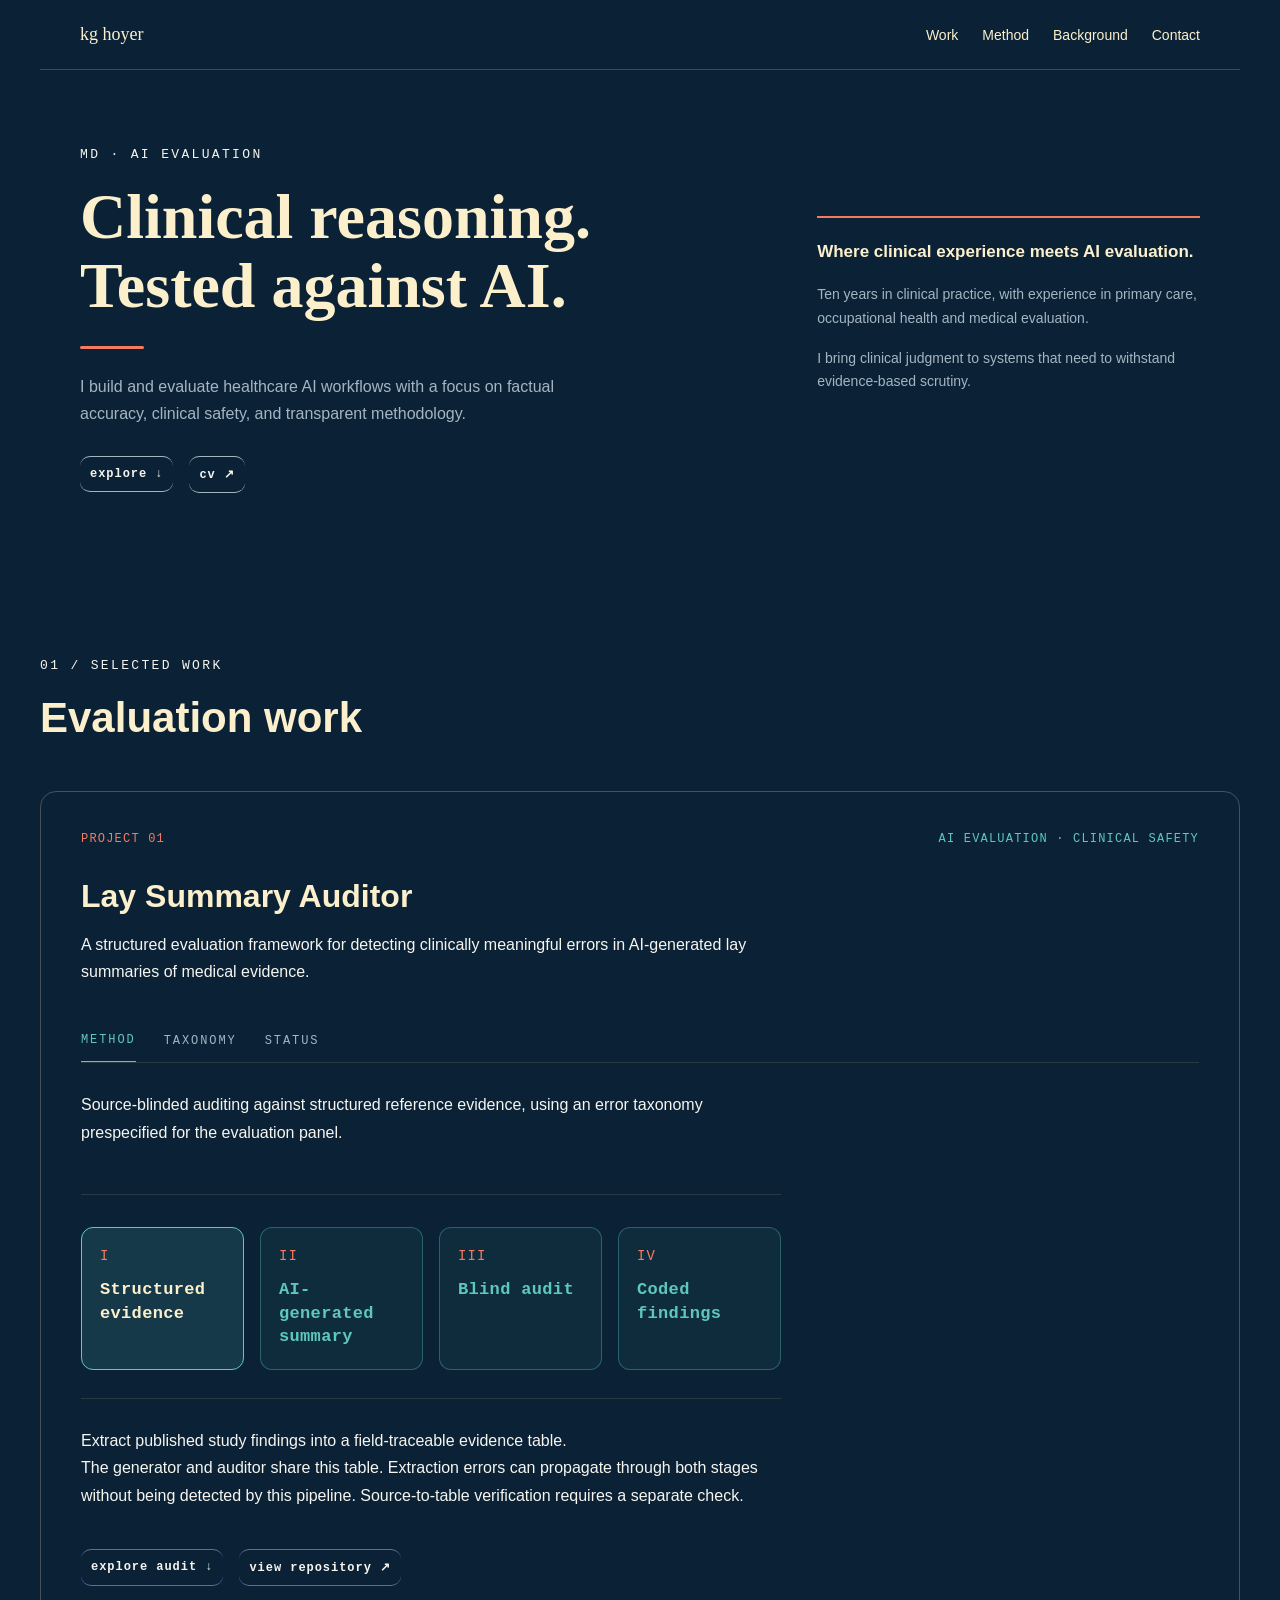
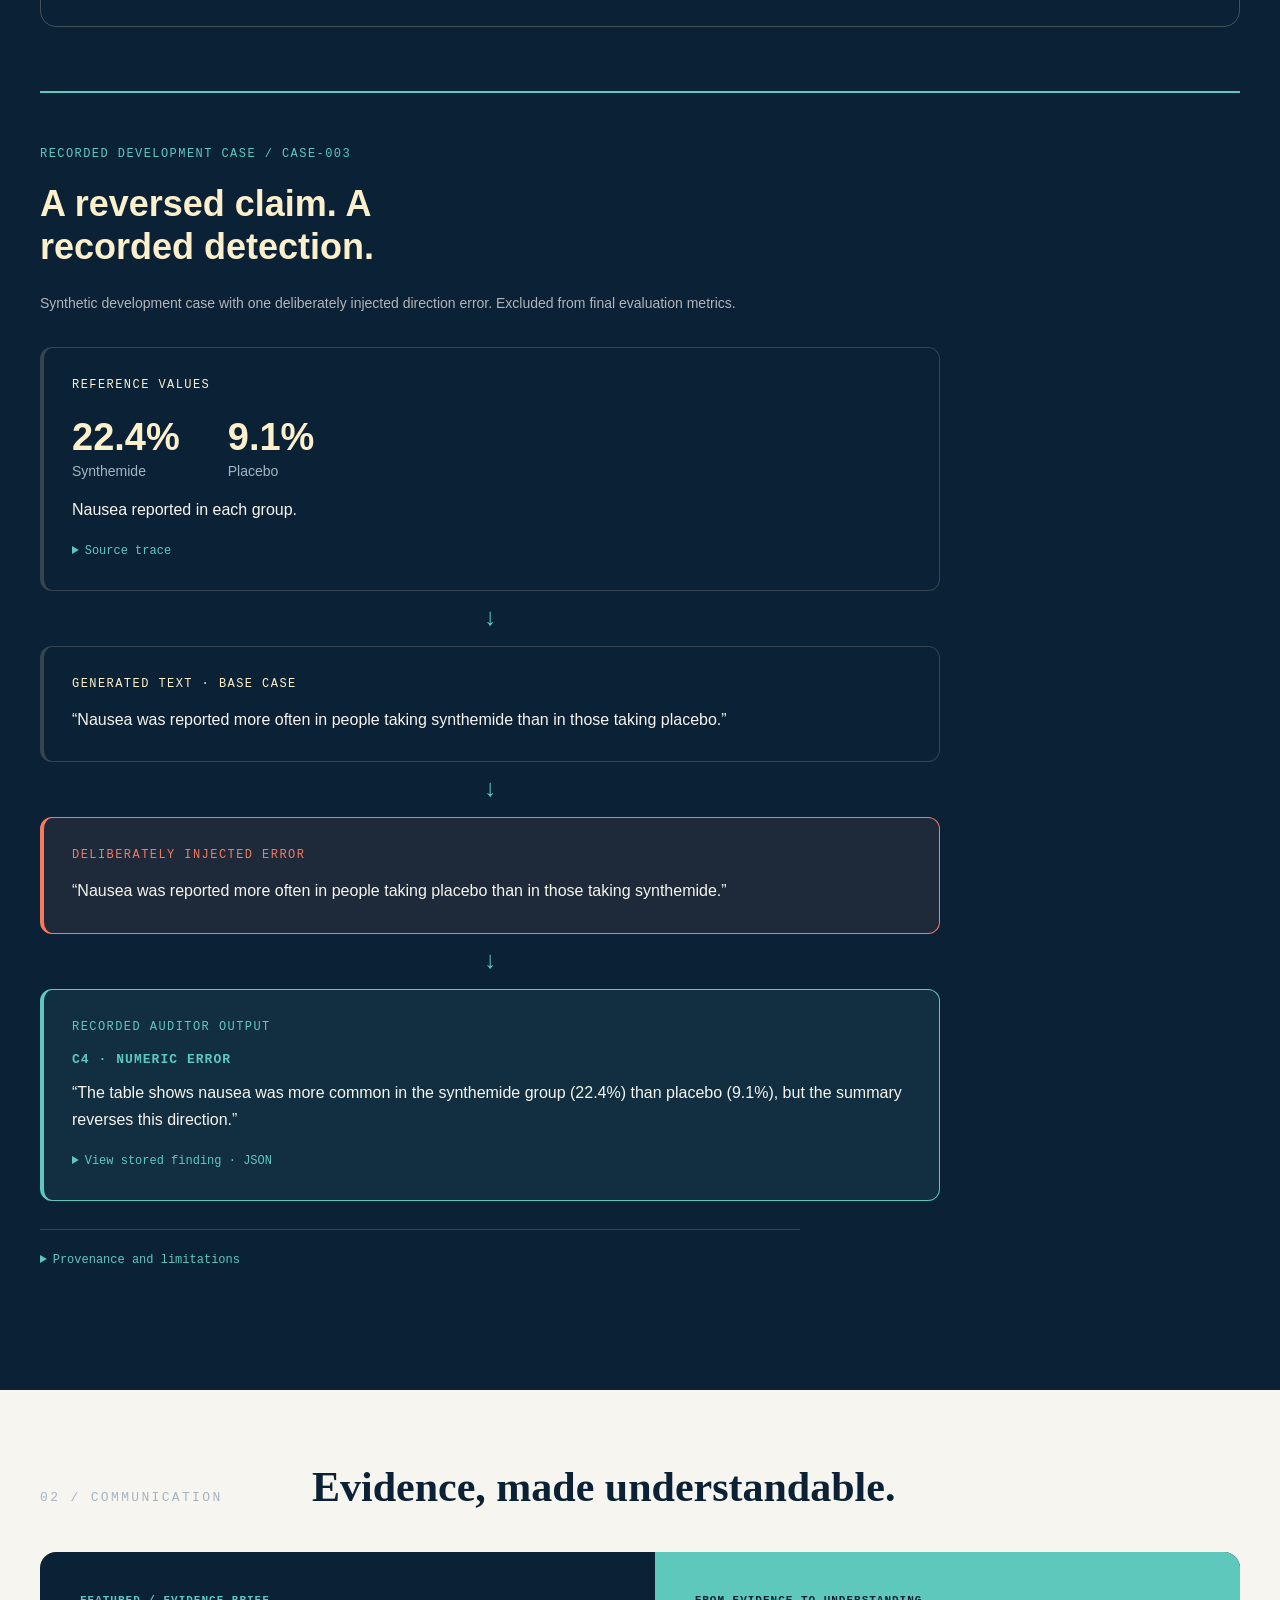
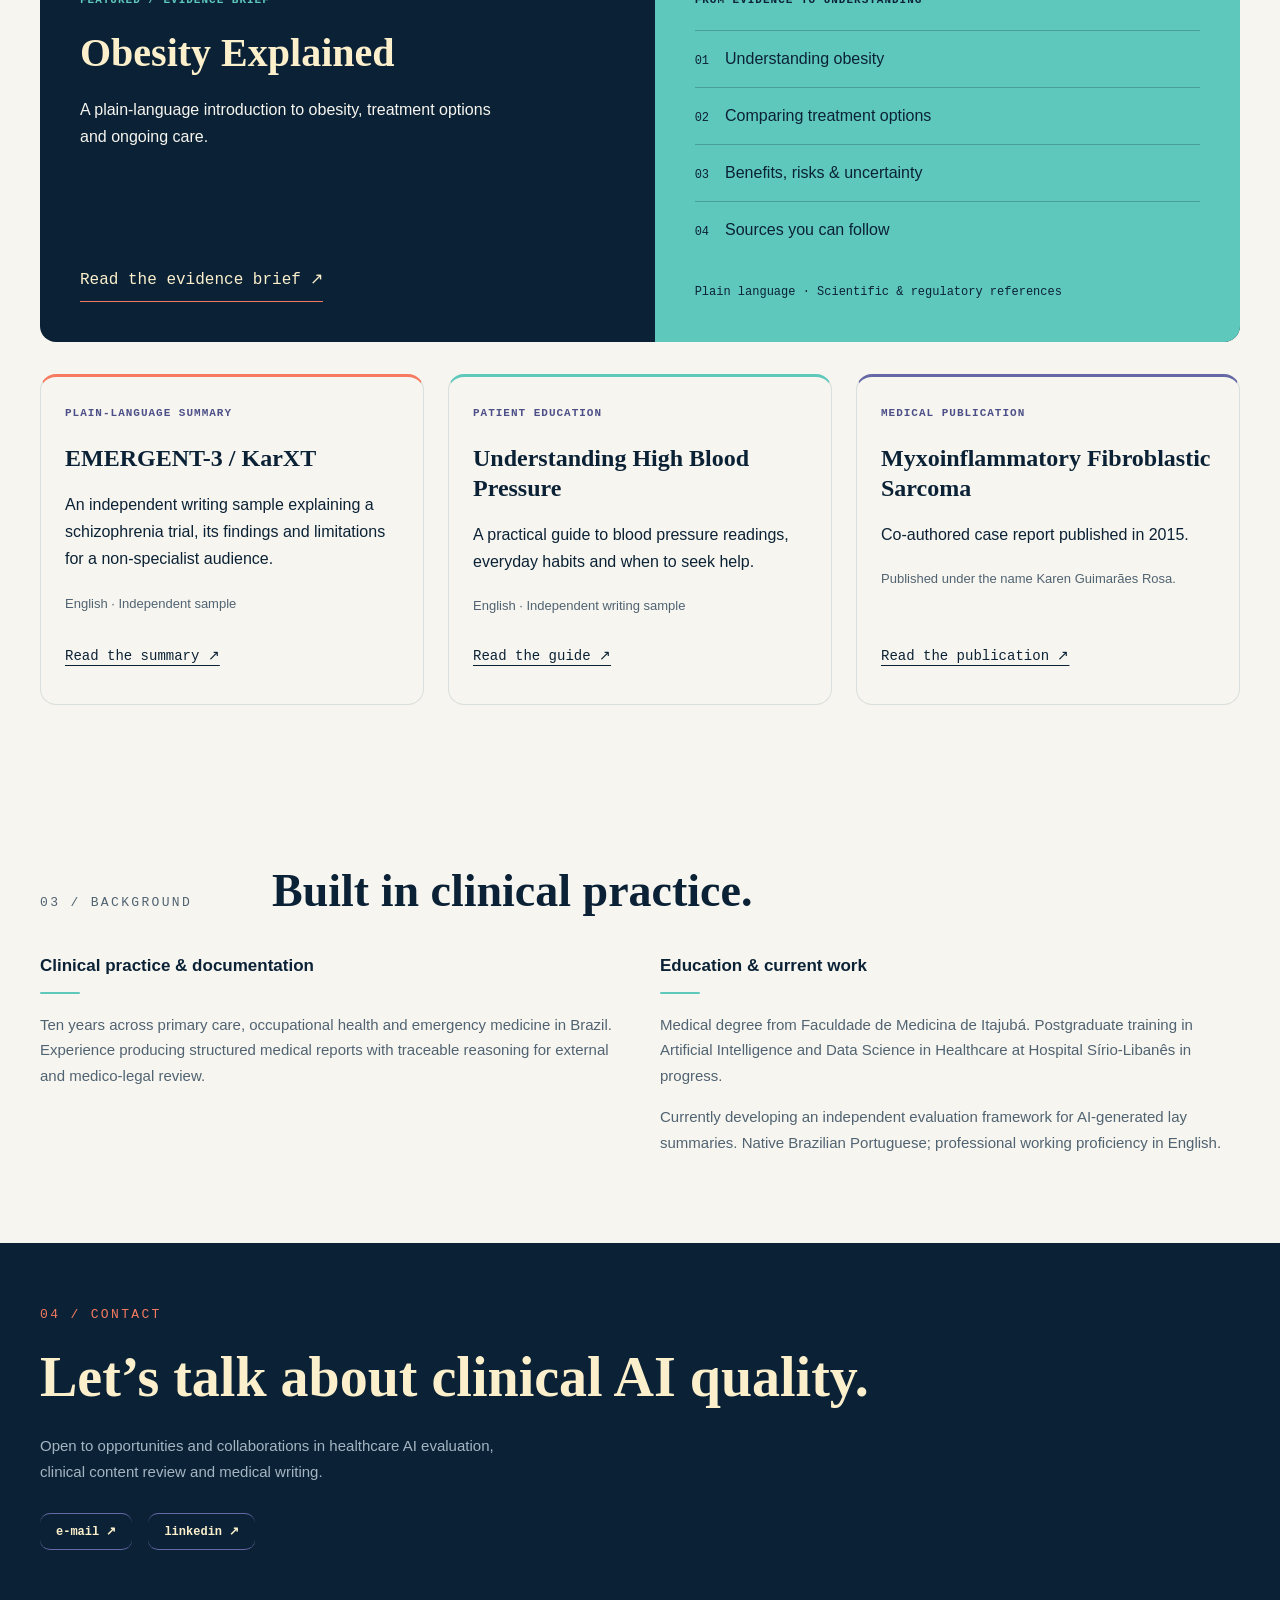
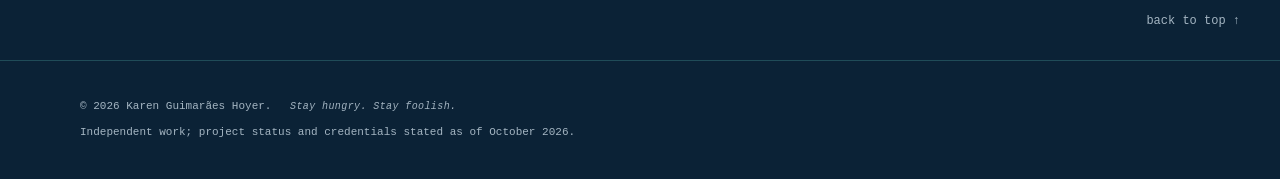
==== commit 1583256f: "Update index.html" ====
--- a/portfolio/index.html
+++ b/portfolio/index.html
@@ -391,7 +391,7 @@
 
 <p>Nausea reported in each group.</p>
 
-      <details>
+      <details class="source-trace">
         <summary>Source trace</summary>
         <p>
           Field: <code>adverse_events[0]</code>.
@@ -681,7 +681,7 @@
   <div class="site-footer-inner">
     <p>
       © 2026 Karen Guimarães Hoyer.
-      <span class="footer-motto">Follow the white rabbit.</span>
+      <span class="footer-motto">Stay hungry. Stay foolish.</span>
 
       <span class="footer-note">
         Independent work; project status and credentials
@@ -747,6 +747,34 @@
     });
   });
 });
+      function openMethodFromHash() {
+  if (window.location.hash !== "#method") return;
+
+  const methodButton = document.querySelector(
+    '.tab-button[data-tab="method"]'
+  );
+  const methodPanel = document.getElementById("method");
+
+  if (!methodButton || !methodPanel) return;
+
+  methodButton.click();
+
+  requestAnimationFrame(() => {
+    methodPanel.scrollIntoView({
+      behavior: "auto",
+      block: "start"
+    });
+  });
+}
+
+document.querySelectorAll('a[href="#method"]').forEach(link => {
+  link.addEventListener("click", () => {
+    openMethodFromHash();
+  });
+});
+
+window.addEventListener("hashchange", openMethodFromHash);
+openMethodFromHash();
 </script>
   </body>
 </html>
--- a/portfolio/portfolio.css
+++ b/portfolio/portfolio.css
@@ -2048,3 +2048,101 @@
   outline: 2px solid var(--teal);
   outline-offset: 4px;
 }
+
+.protocol-sources {
+  margin-top: 24px;
+  padding-top: 18px;
+  border-top: 1px solid rgba(95, 200, 189, 0.25);
+}
+
+.protocol-sources summary {
+  color: var(--teal);
+  font-family: "Courier New", Courier, monospace;
+  font-size: 12px;
+  font-weight: normal;
+  line-height: 1.6;
+  letter-spacing: 0.02em;
+  cursor: pointer;
+}
+
+.protocol-sources summary:hover {
+  color: var(--cream);
+}
+
+.protocol-sources summary:focus-visible {
+  outline: 2px solid var(--teal);
+  outline-offset: 5px;
+  border-radius: 3px;
+}
+
+.protocol-sources ul {
+  margin: 18px 0 0;
+  padding-left: 20px;
+  color: var(--muted);
+  font-size: 13px;
+  line-height: 1.75;
+}
+
+.protocol-sources li {
+  margin-bottom: 10px;
+  padding-left: 4px;
+}
+
+.protocol-sources li:last-child {
+  margin-bottom: 0;
+}
+
+.protocol-sources li::marker {
+  color: var(--teal);
+}
+
+@media (max-width: 600px) {
+  .protocol-sources summary {
+    font-size: 11px;
+  }
+
+  .protocol-sources ul {
+    font-size: 12px;
+  }
+}
+
+#method {
+  scroll-margin-top: 32px;
+}
+
+#audit-trace .source-trace p {
+  margin-top: 14px;
+  max-width: 68ch;
+  color: var(--muted);
+  font-size: 13px;
+  line-height: 1.75;
+  overflow-wrap: anywhere;
+}
+
+#audit-trace .source-trace p code {
+  font-family: "Courier New", Courier, monospace;
+  font-size: 0.92em;
+  color: var(--cream);
+}
+
+#audit-trace .source-trace p a {
+  color: var(--teal);
+  text-decoration: underline;
+  text-decoration-color: rgba(95, 200, 189, 0.4);
+  text-underline-offset: 4px;
+}
+
+#audit-trace .source-trace p a code {
+  color: inherit;
+}
+
+#audit-trace .source-trace p a:hover {
+  color: var(--cream);
+  text-decoration-color: currentColor;
+}
+
+@media (max-width: 600px) {
+  #audit-trace .source-trace p {
+    font-size: 12px;
+  }
+}
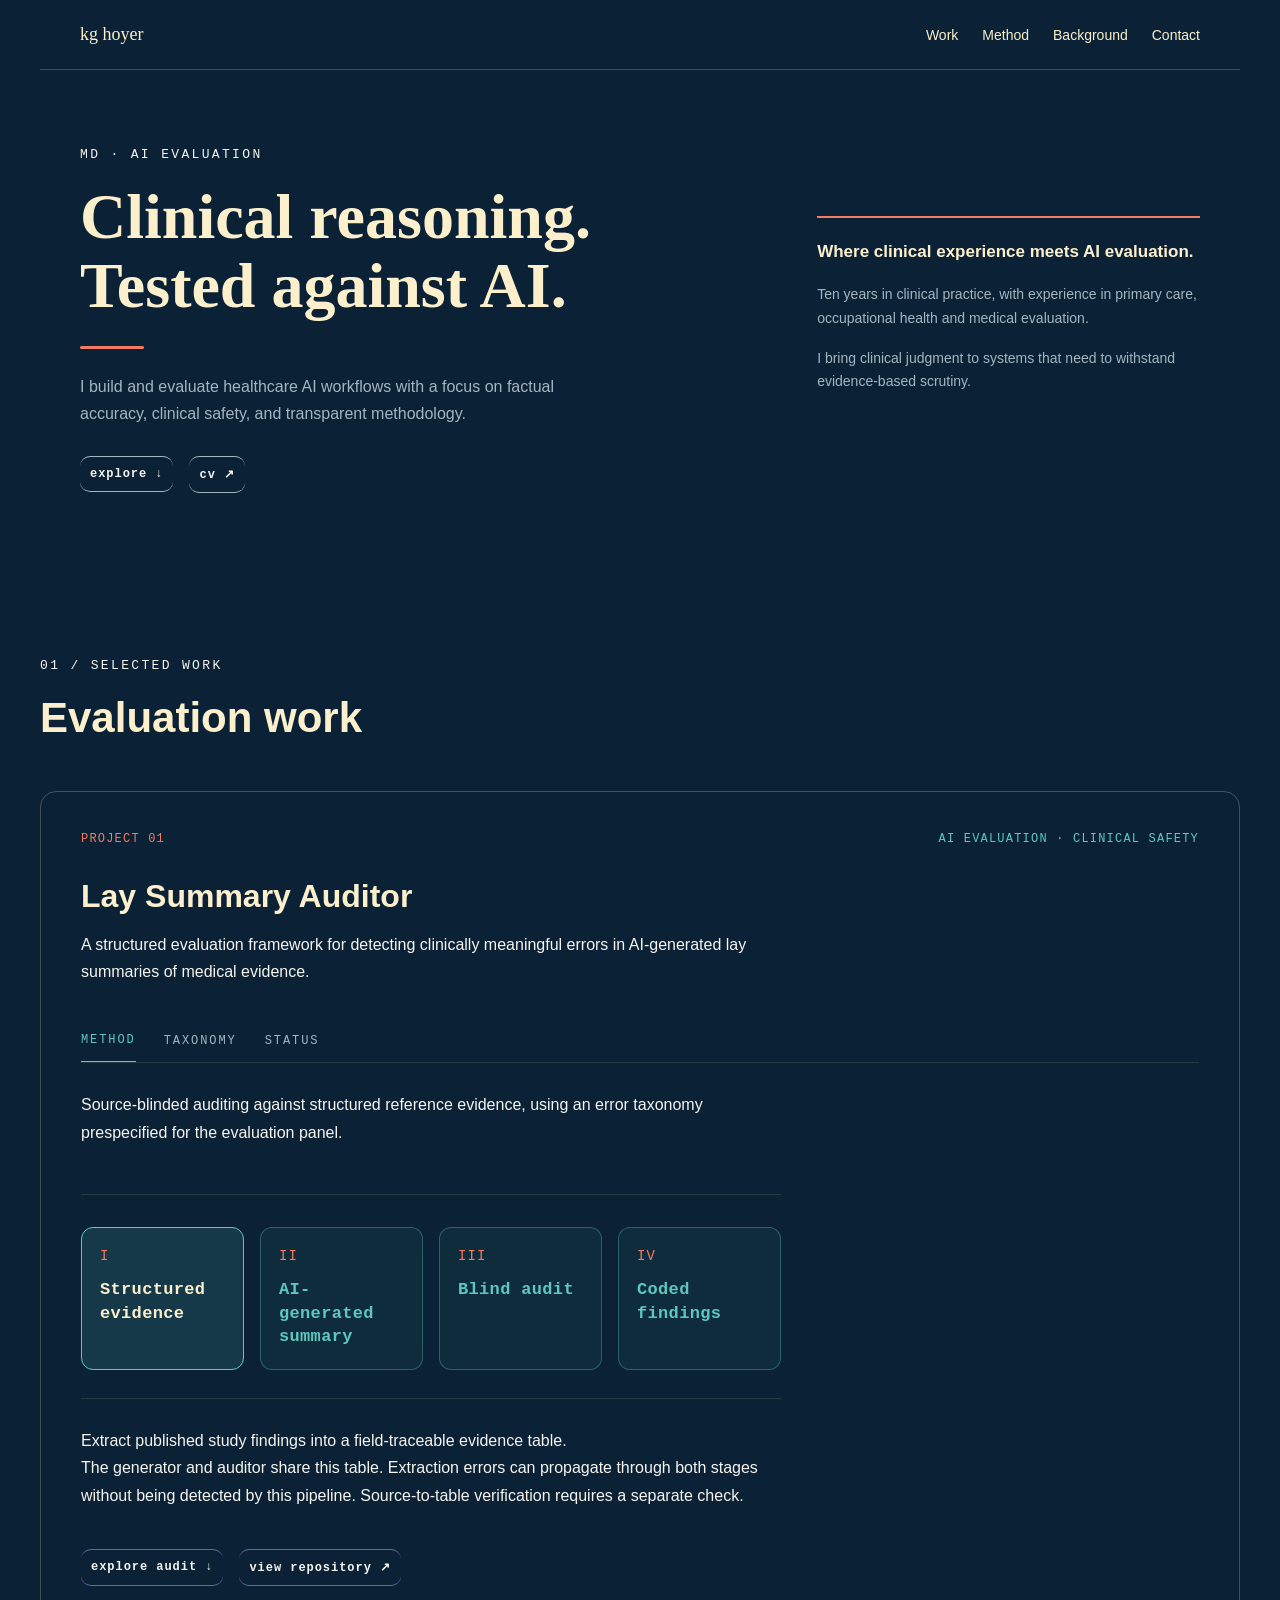
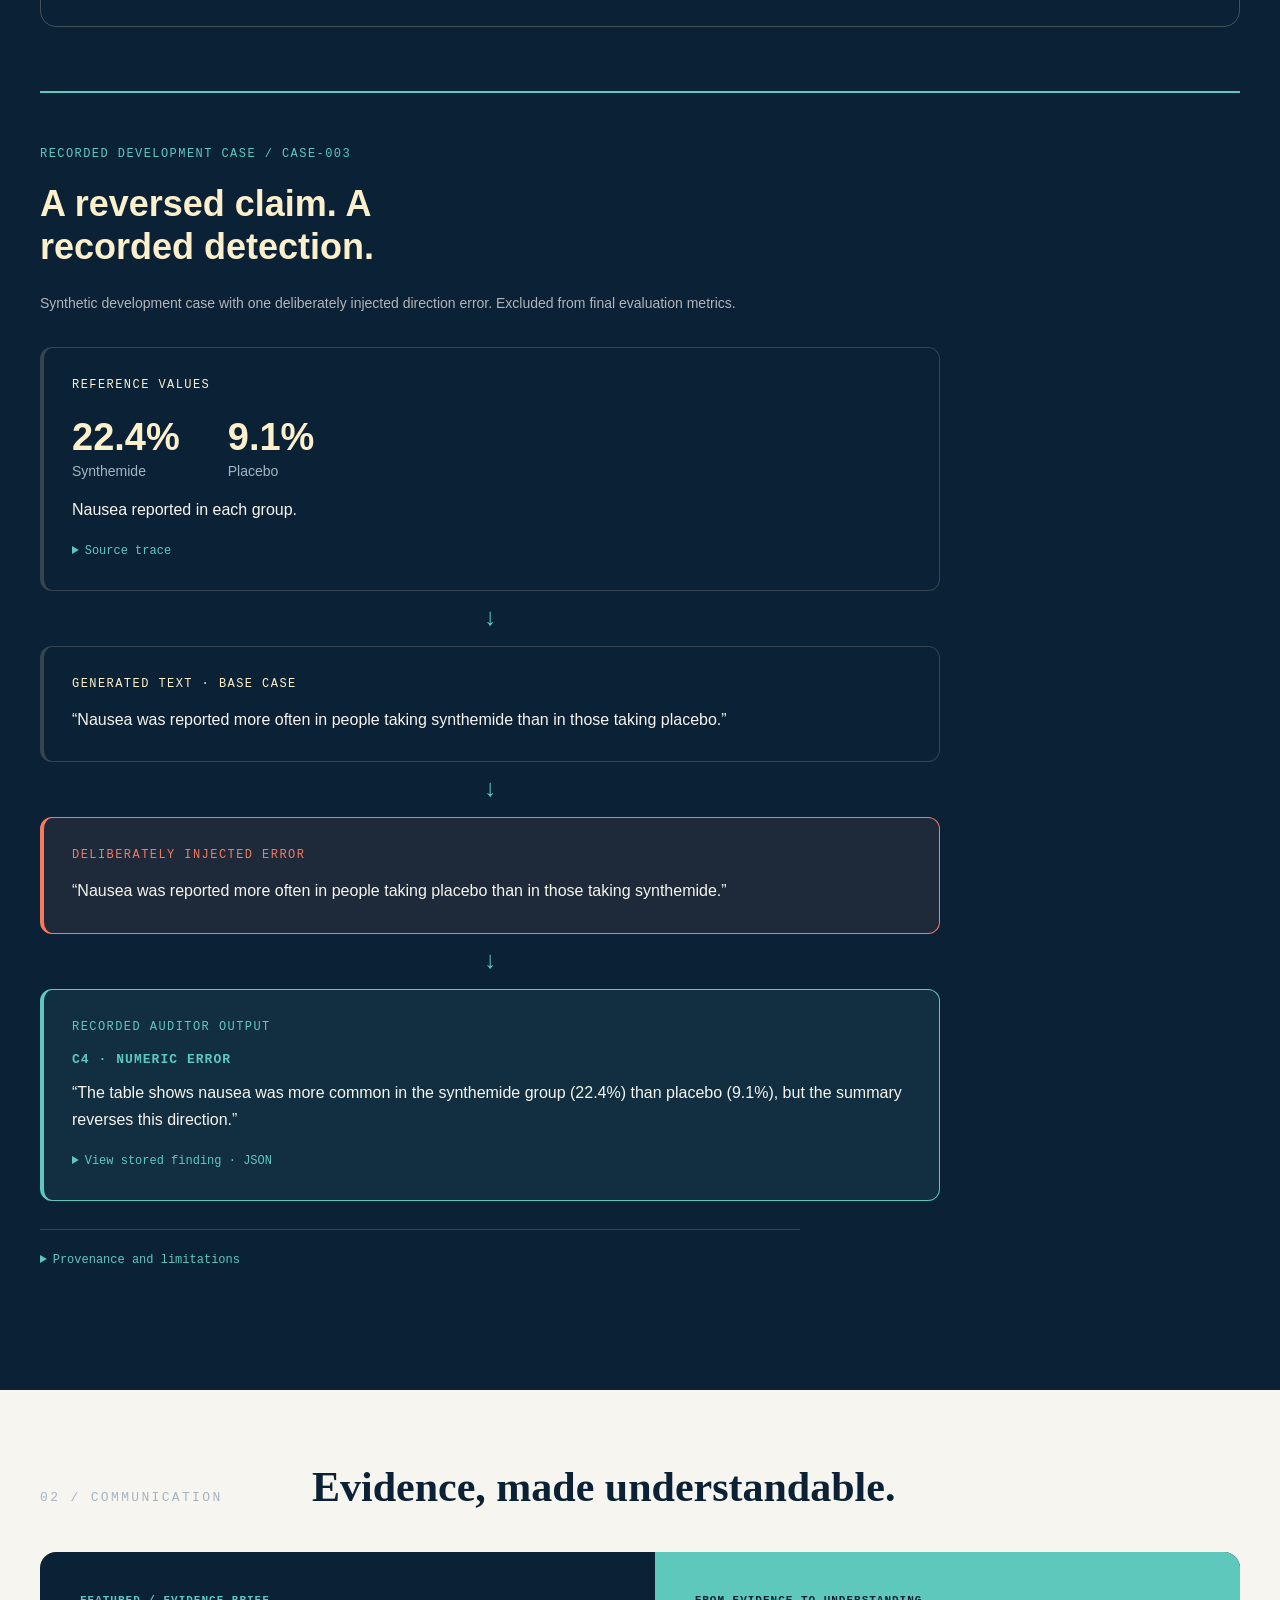
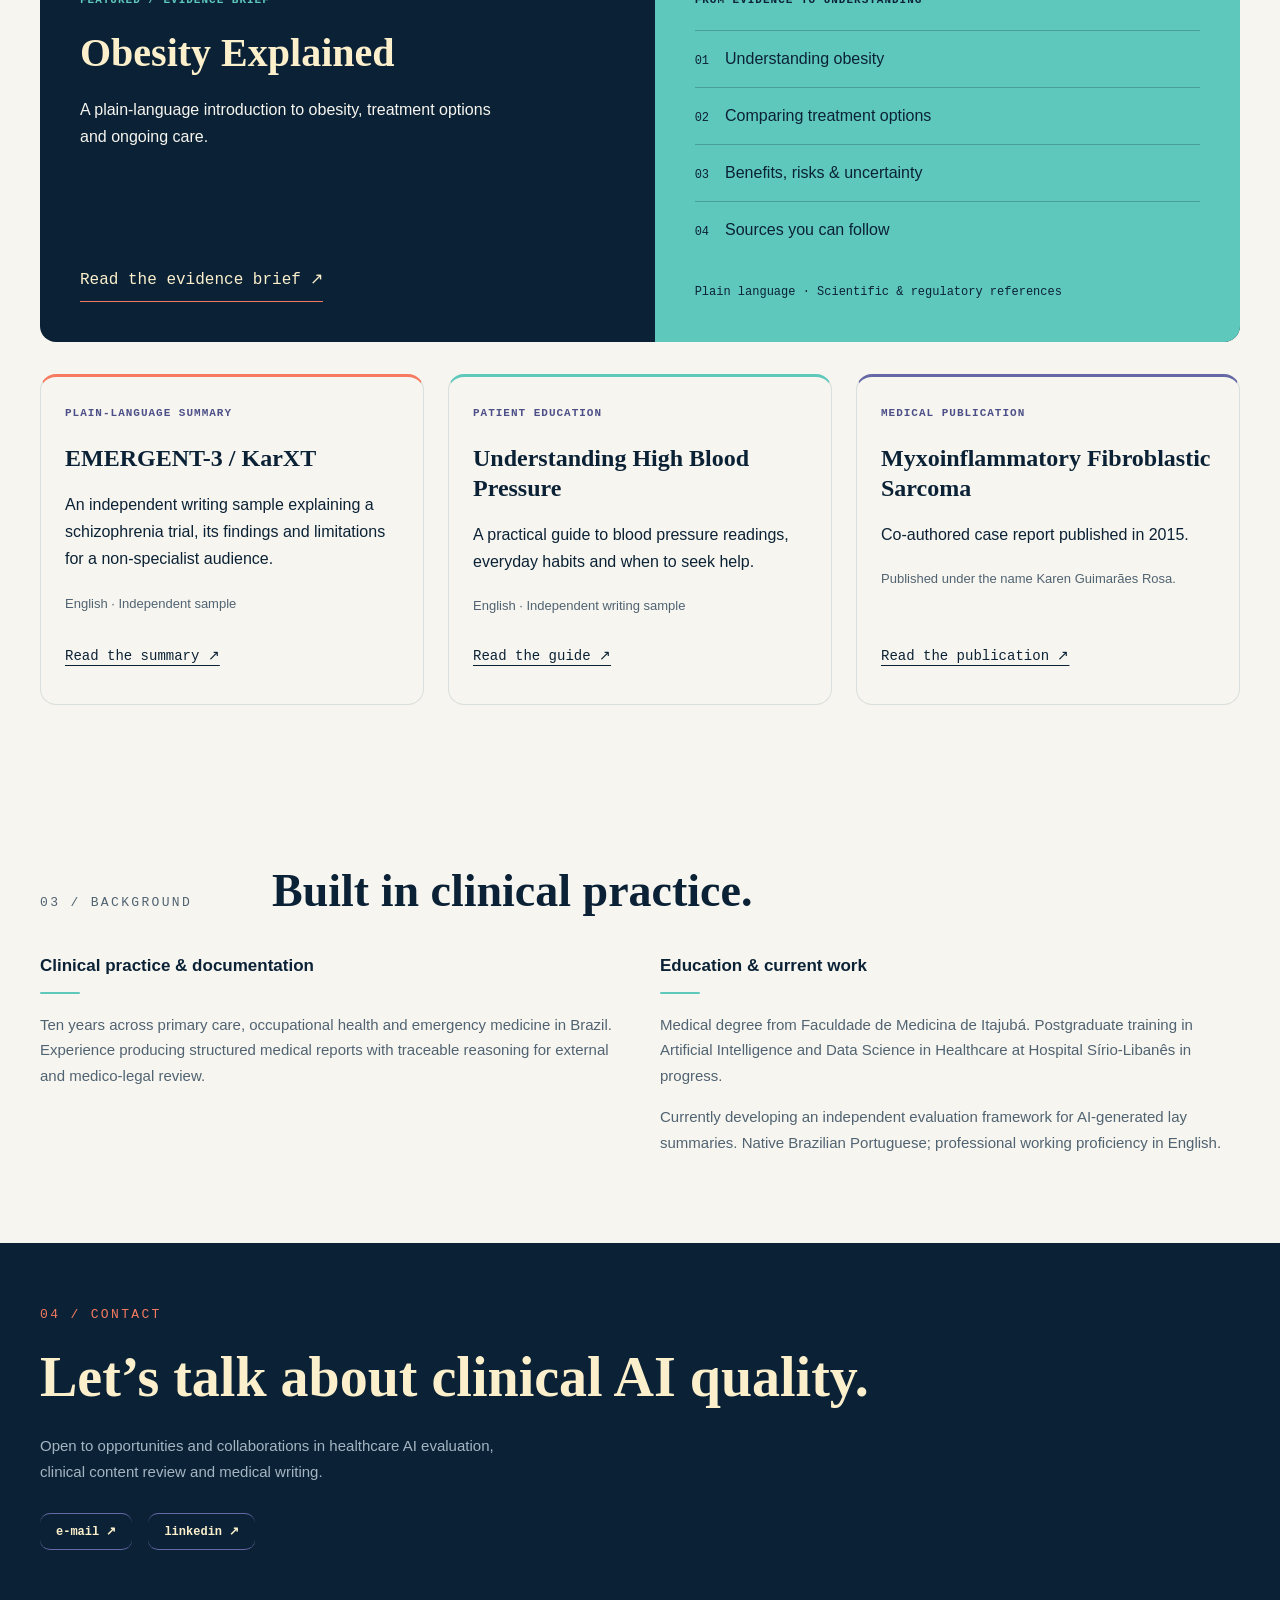
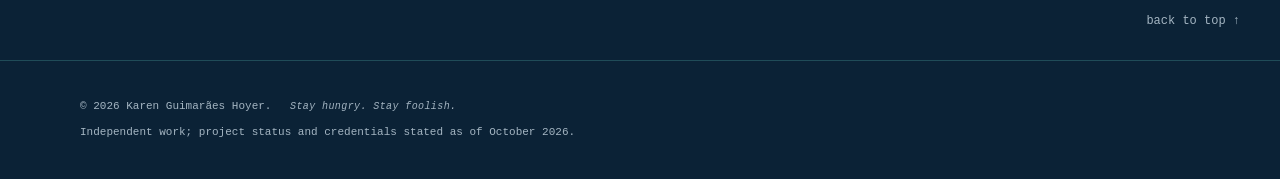
==== commit befb78f5: "Update index.html" ====
--- a/portfolio/index.html
+++ b/portfolio/index.html
@@ -35,7 +35,7 @@
   </p>
 
   <div class="hero-actions">
-    <a href="#work">explore ↓</a>
+    <a href="#work">explore <span class="explore-arrow">↓</span></a>
     <a href="/Karen_Hoyer_CV.pdf" target="_blank" rel="noopener">
   cv ↗
 </a>
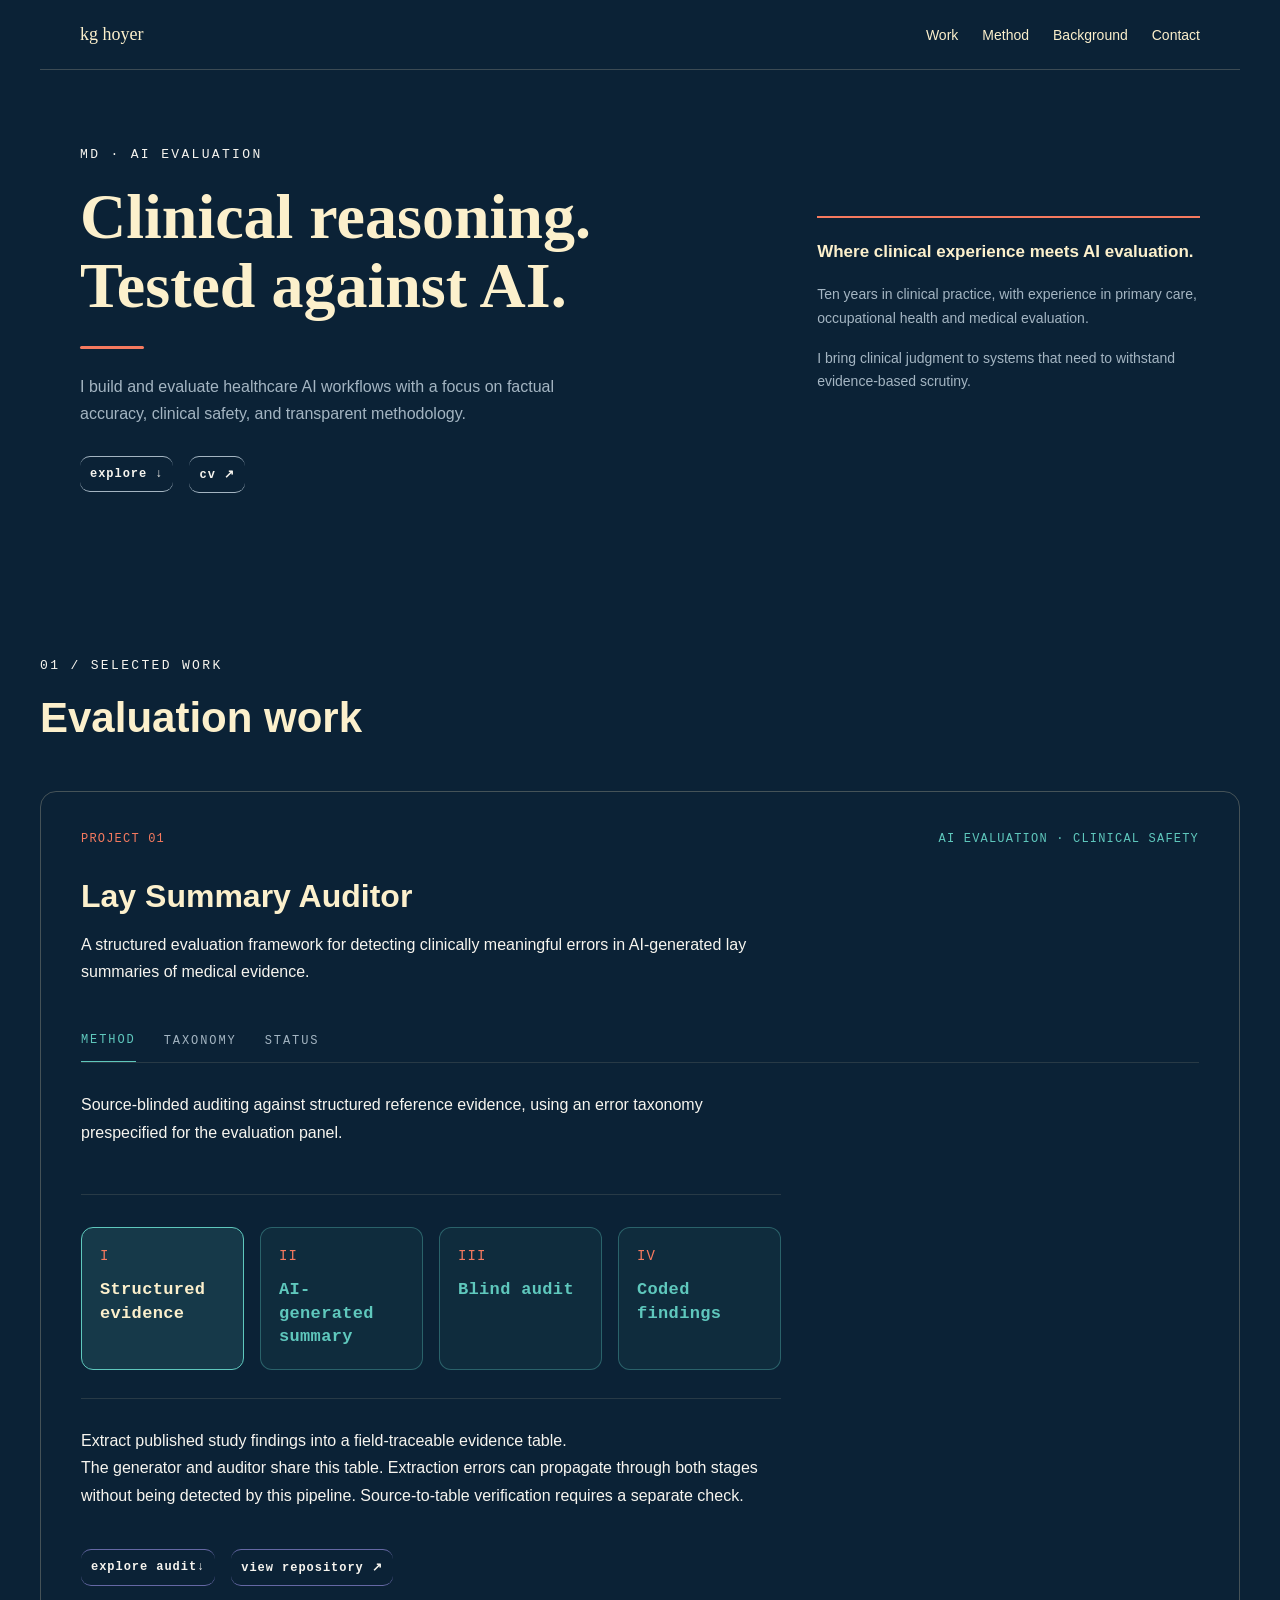
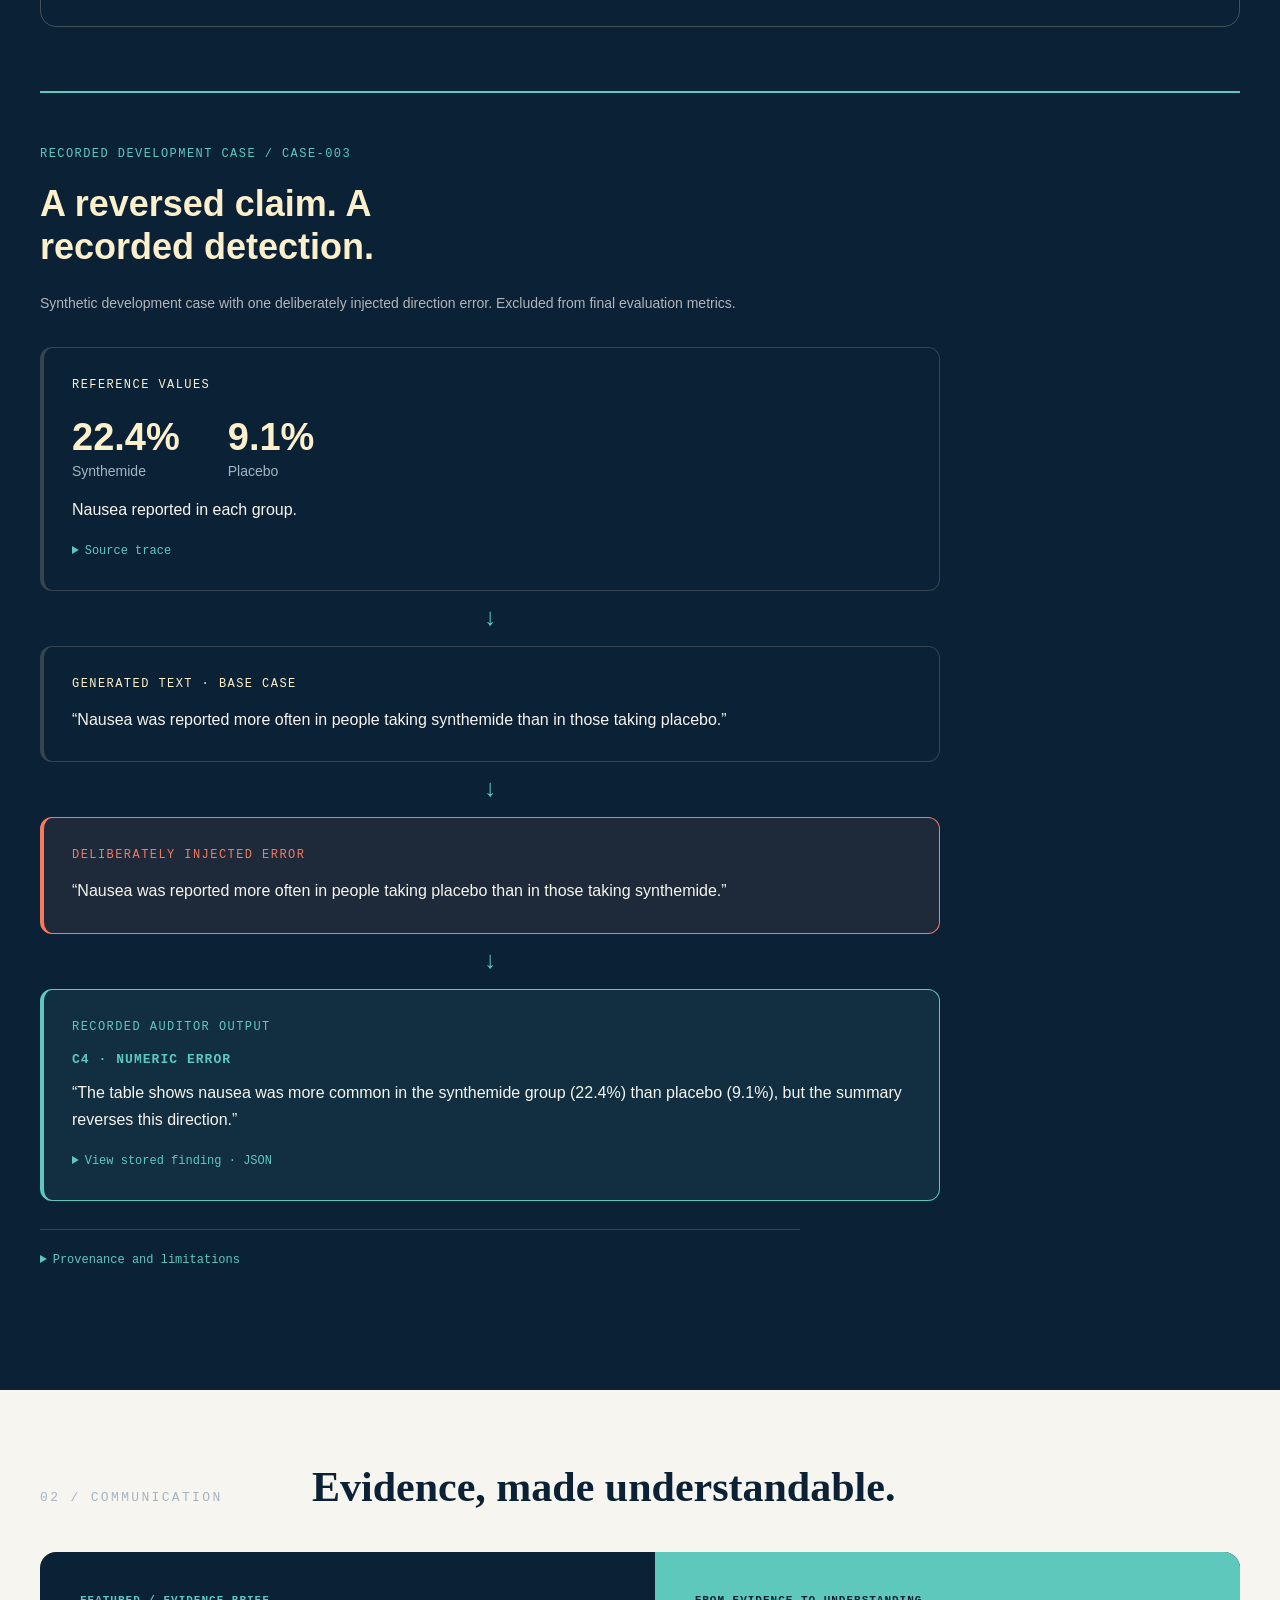
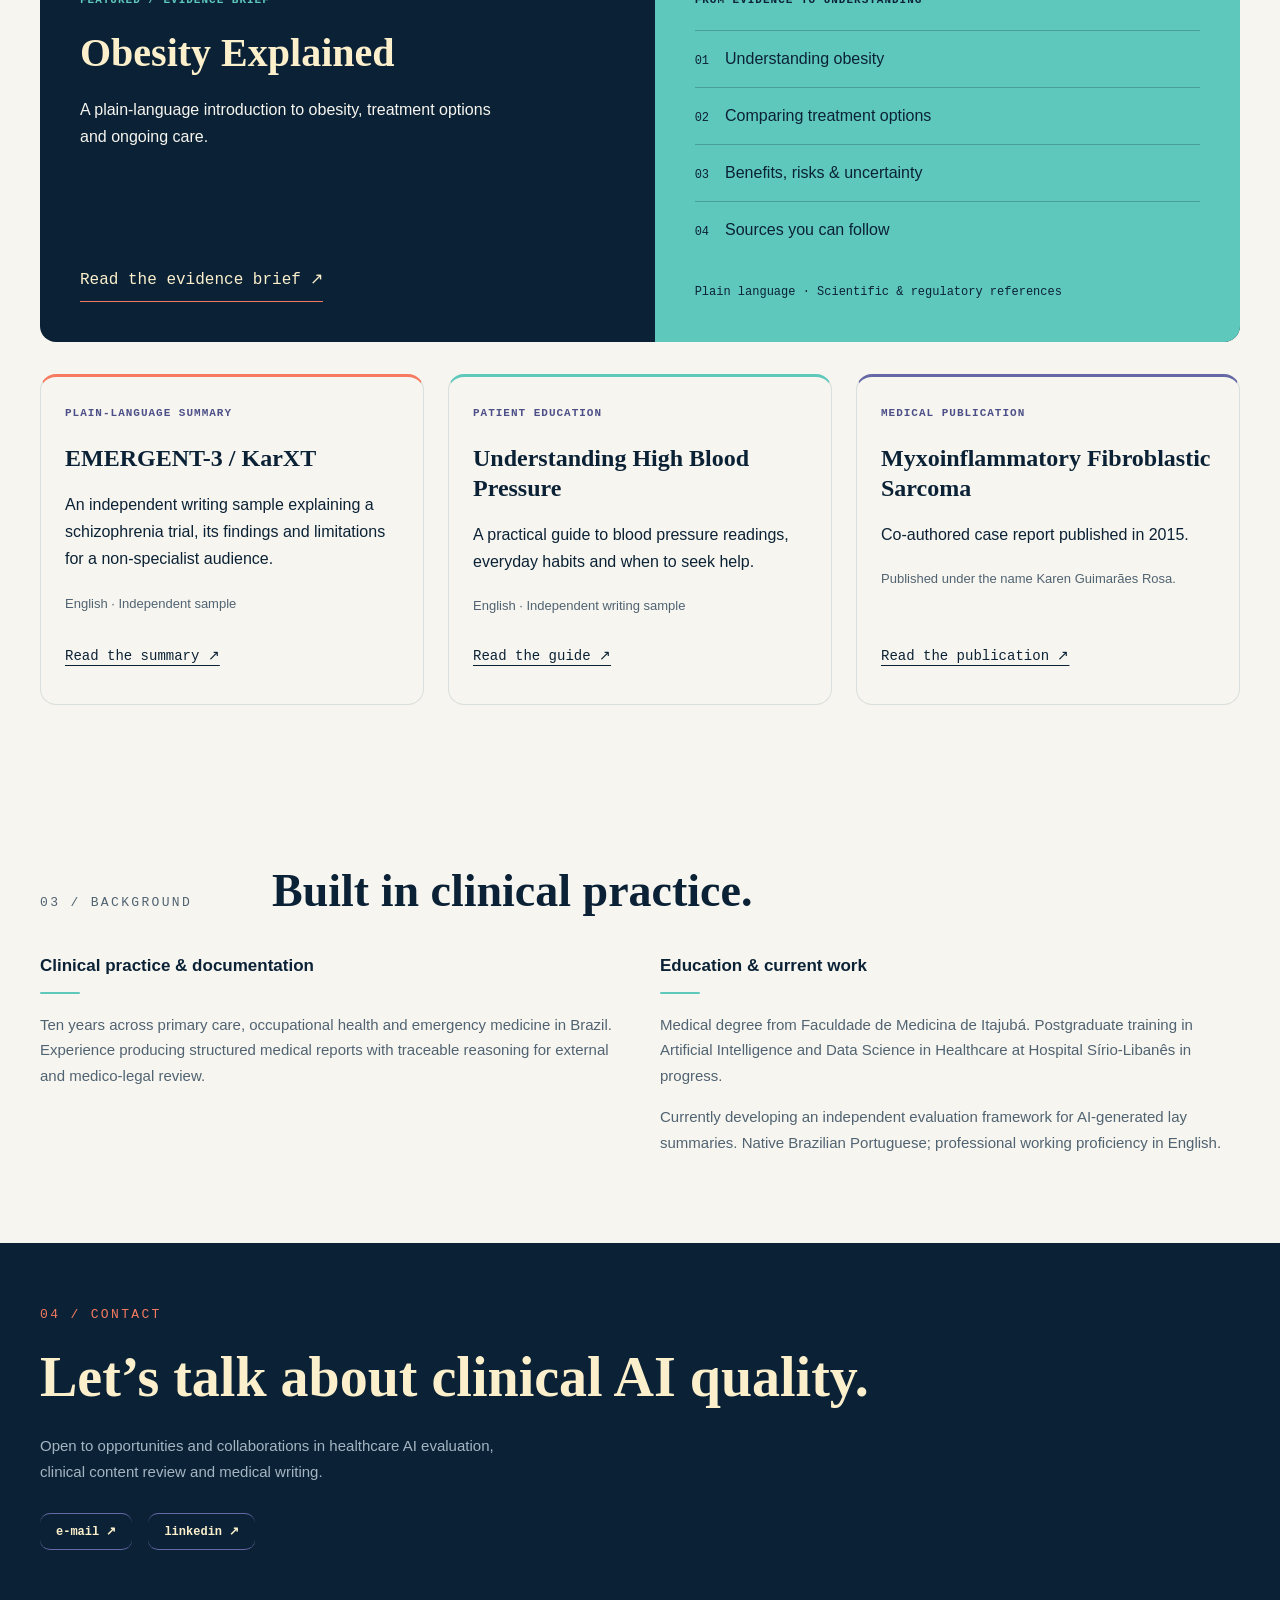
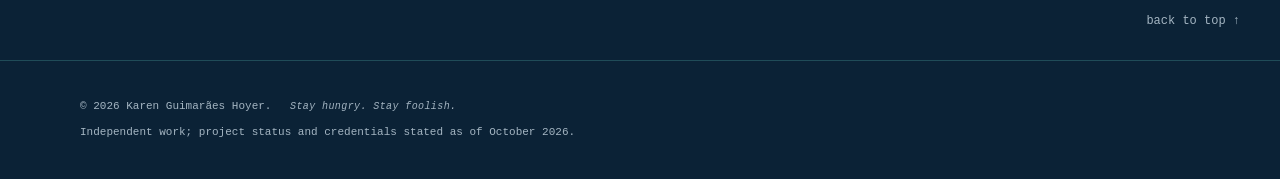
==== commit 18ee3d7a: "Update index.html" ====
--- a/portfolio/index.html
+++ b/portfolio/index.html
@@ -35,7 +35,7 @@
   </p>
 
   <div class="hero-actions">
-    <a href="#work">explore <span class="explore-arrow">↓</span></a>
+    <a href="#work">explore <span class="button-arrow" aria-hidden="true">↓</span></a>
     <a href="/Karen_Hoyer_CV.pdf" target="_blank" rel="noopener">
   cv ↗
 </a>
@@ -355,7 +355,7 @@
   </div>
 </div>
             <div class="project-actions">
-  <a href="#audit-trace">explore audit ↓</a>
+  <a href="#audit-trace">explore audit<span class="button-arrow" aria-hidden="true">↓</span></a>
 
   <a href="https://github.com/kghoyer/lay-summary-audit"
      target="_blank" rel="noopener noreferrer">
--- a/portfolio/portfolio.css
+++ b/portfolio/portfolio.css
@@ -2146,3 +2146,7 @@
     font-size: 12px;
   }
 }
+
+.explore-arrow {
+  -webkit-text-stroke: 0.35px currentColor;
+}
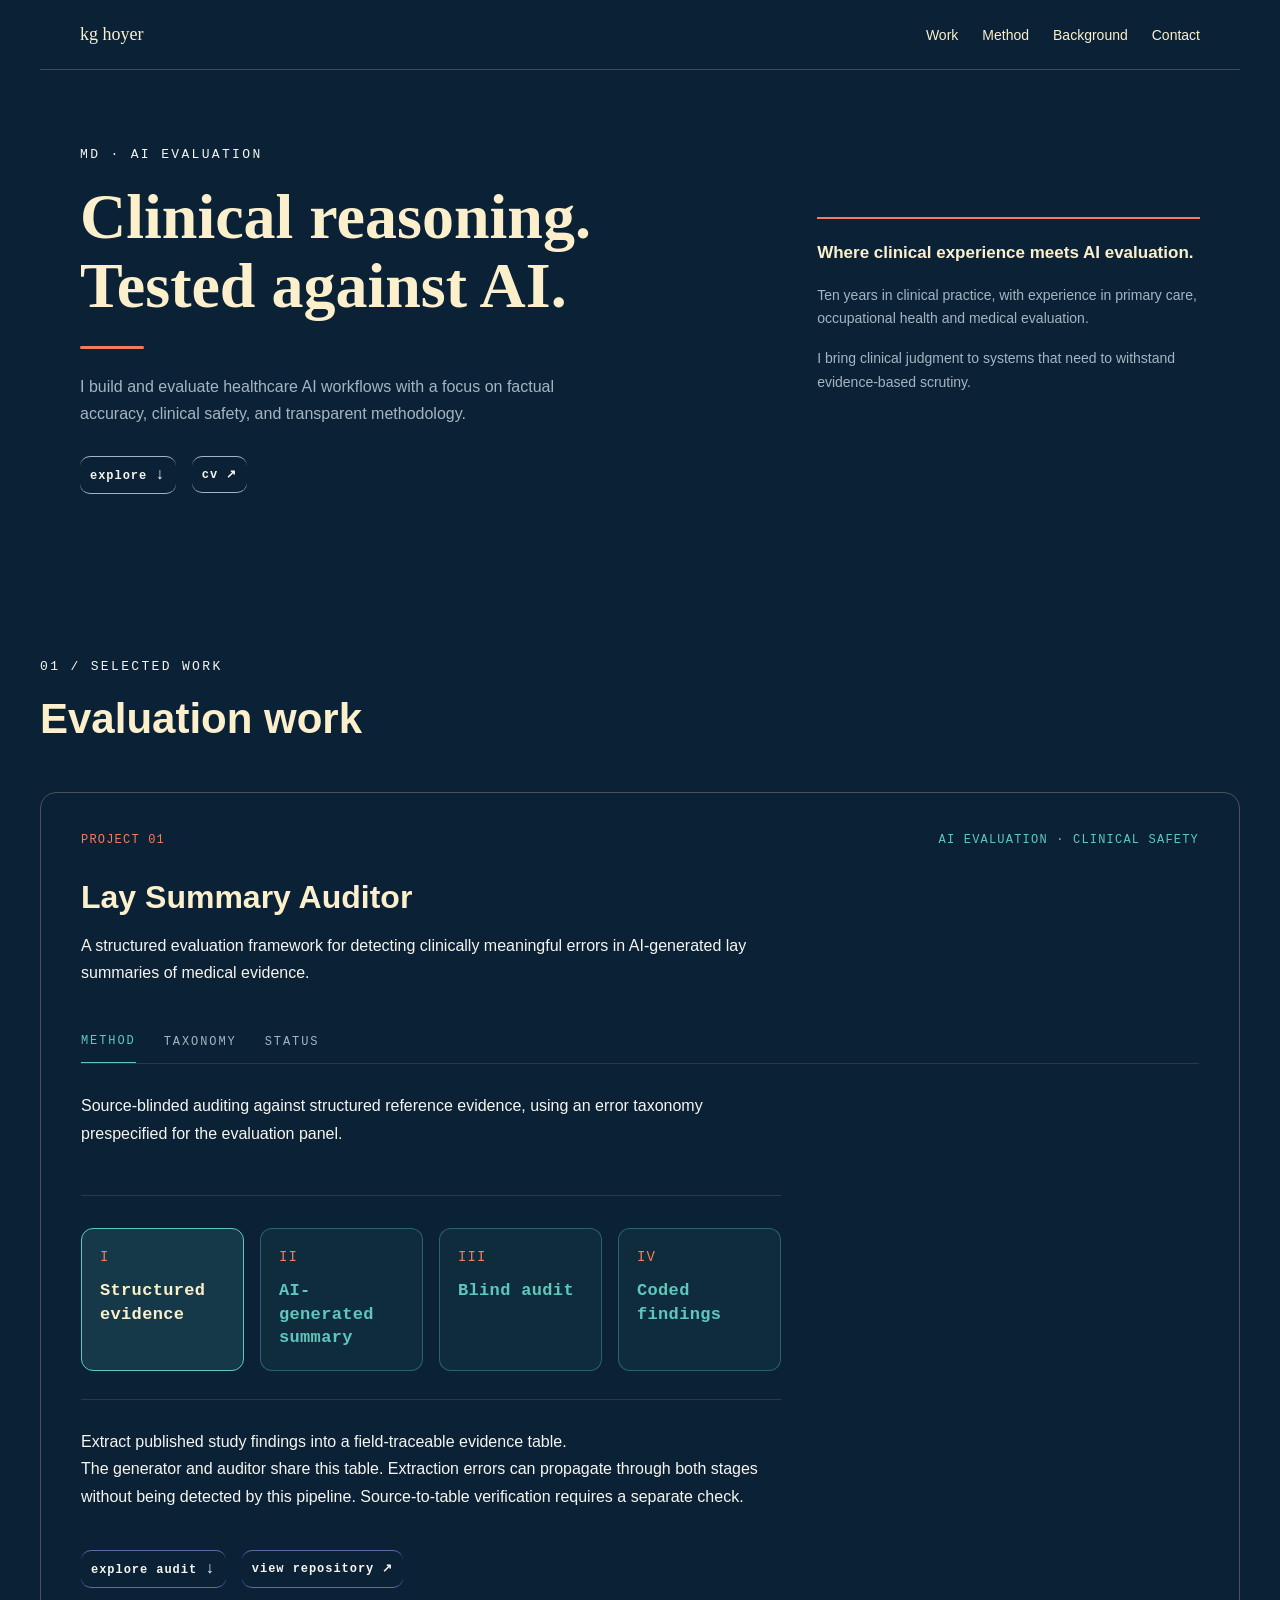
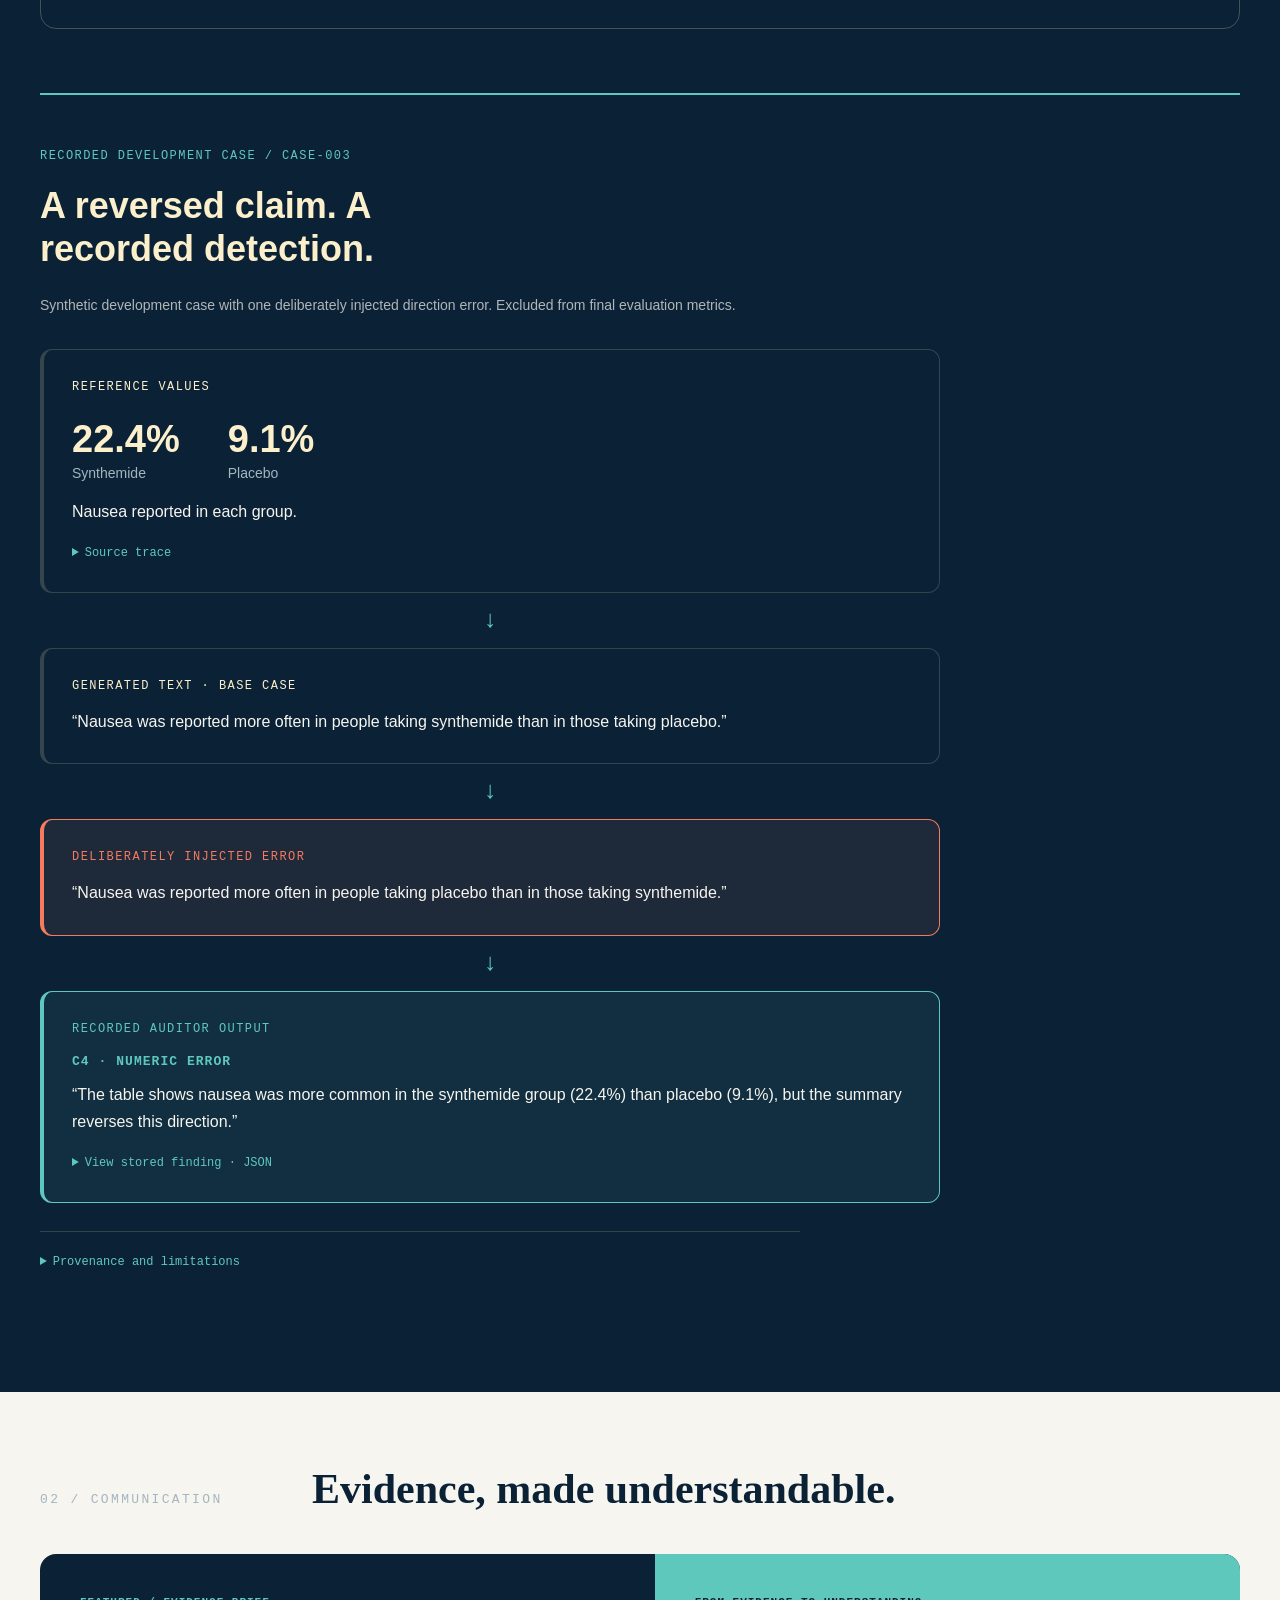
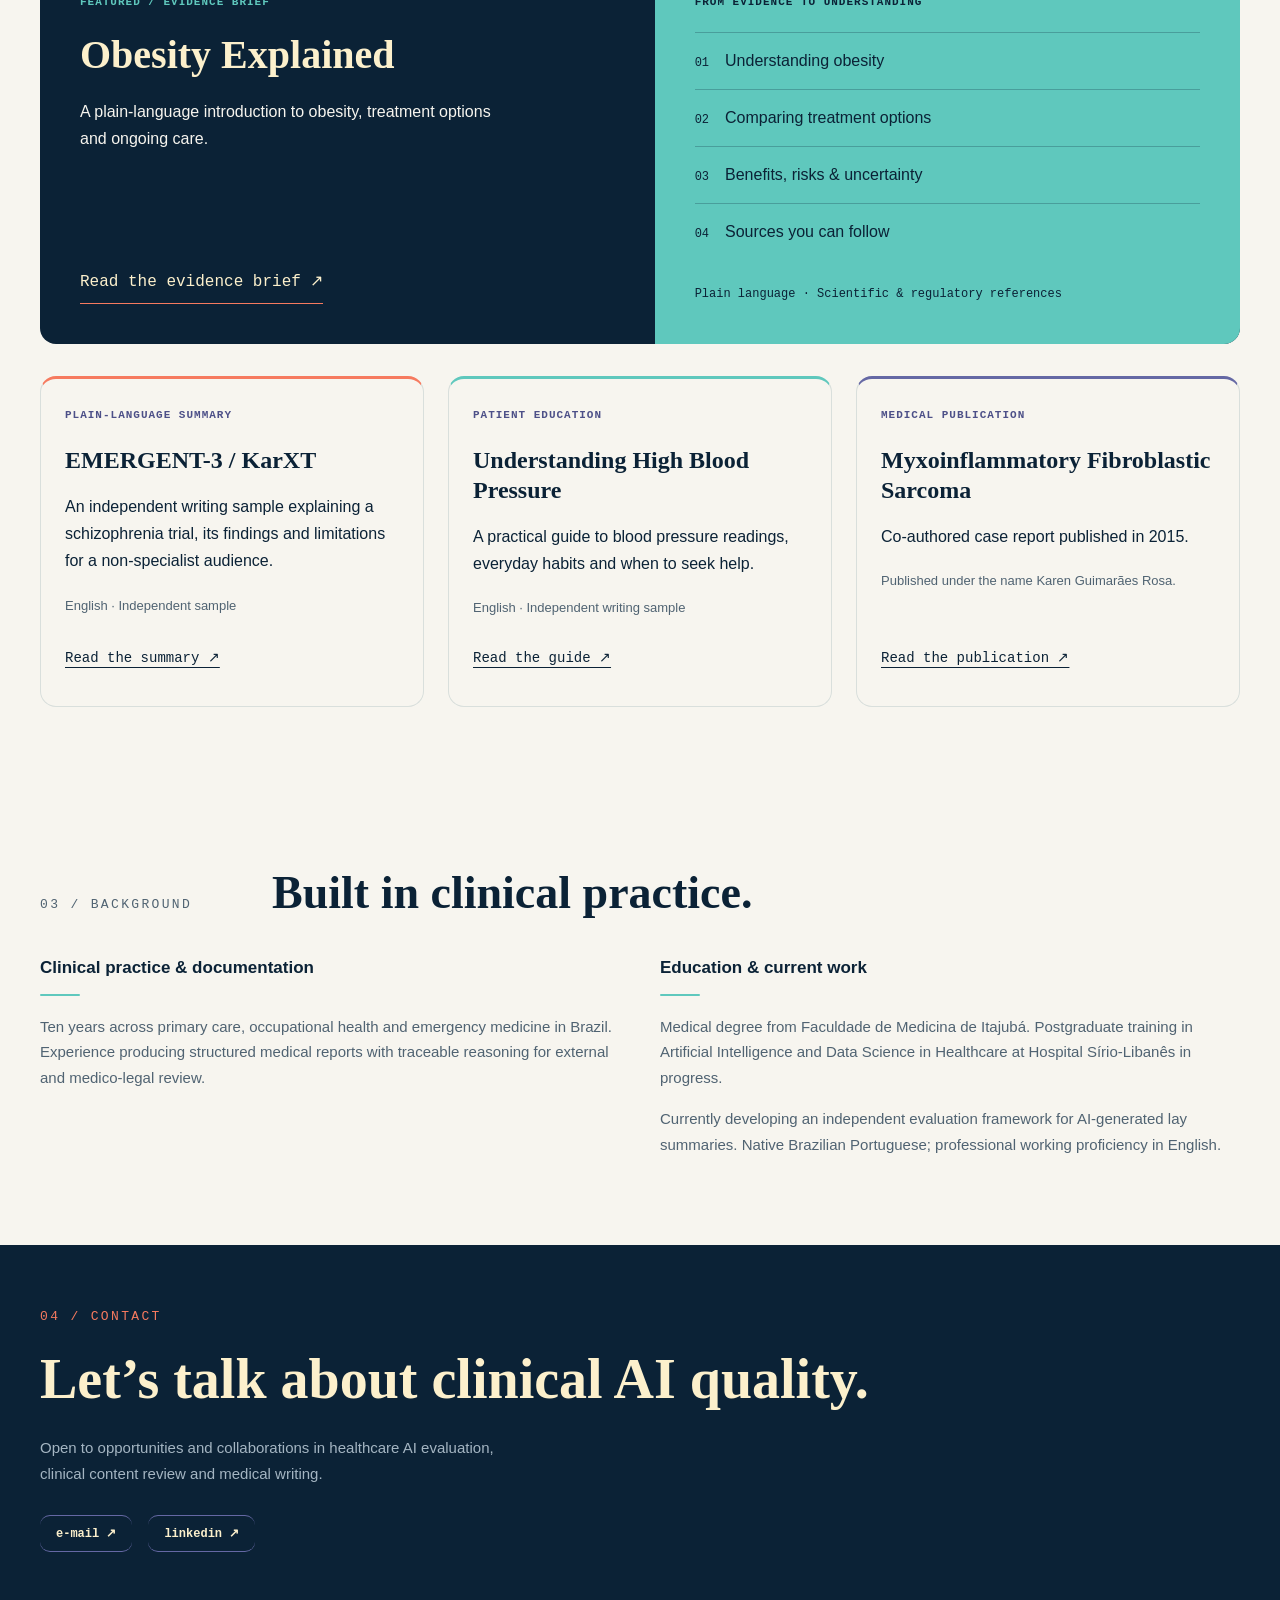
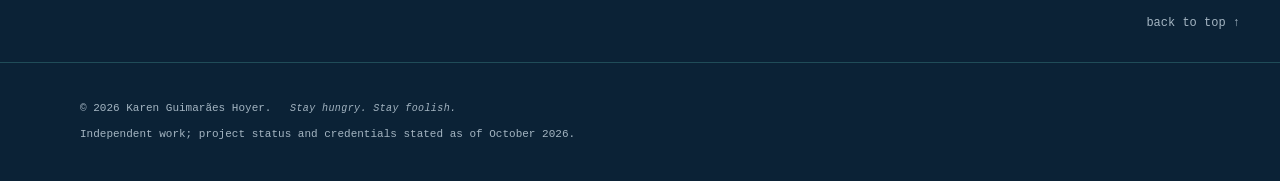
==== commit a41cb09f: "Update index.html" ====
--- a/portfolio/index.html
+++ b/portfolio/index.html
@@ -355,7 +355,7 @@
   </div>
 </div>
             <div class="project-actions">
-  <a href="#audit-trace">explore audit<span class="button-arrow" aria-hidden="true">↓</span></a>
+  <a href="#audit-trace">explore audit <span class="button-arrow" aria-hidden="true">↓</span></a>
 
   <a href="https://github.com/kghoyer/lay-summary-audit"
      target="_blank" rel="noopener noreferrer">
--- a/portfolio/portfolio.css
+++ b/portfolio/portfolio.css
@@ -2147,6 +2147,10 @@
   }
 }
 
-.explore-arrow {
-  -webkit-text-stroke: 0.35px currentColor;
-}
+.button-arrow {
+  font-family: Courier New;
+  font-weight: 700;
+  font-size: 16px;
+  line-height: 1;
+  display: inline-block;
+}
